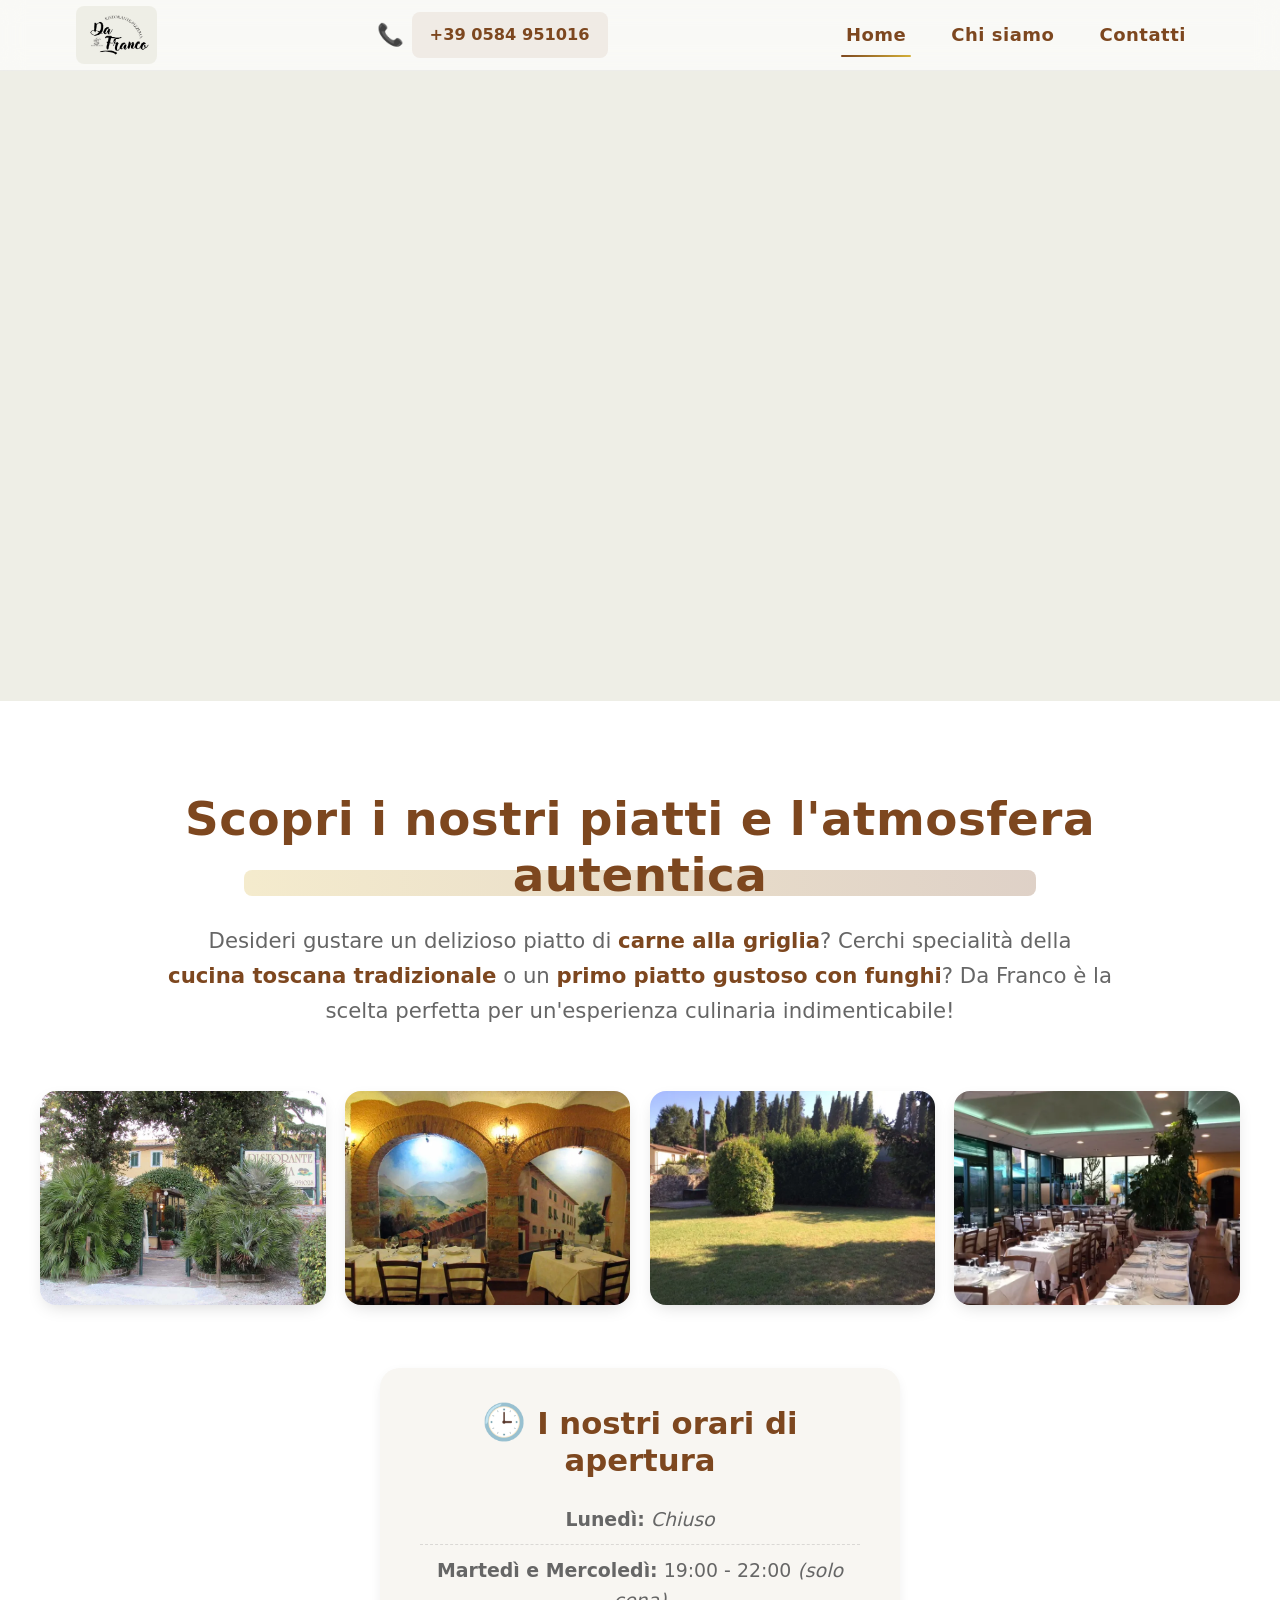
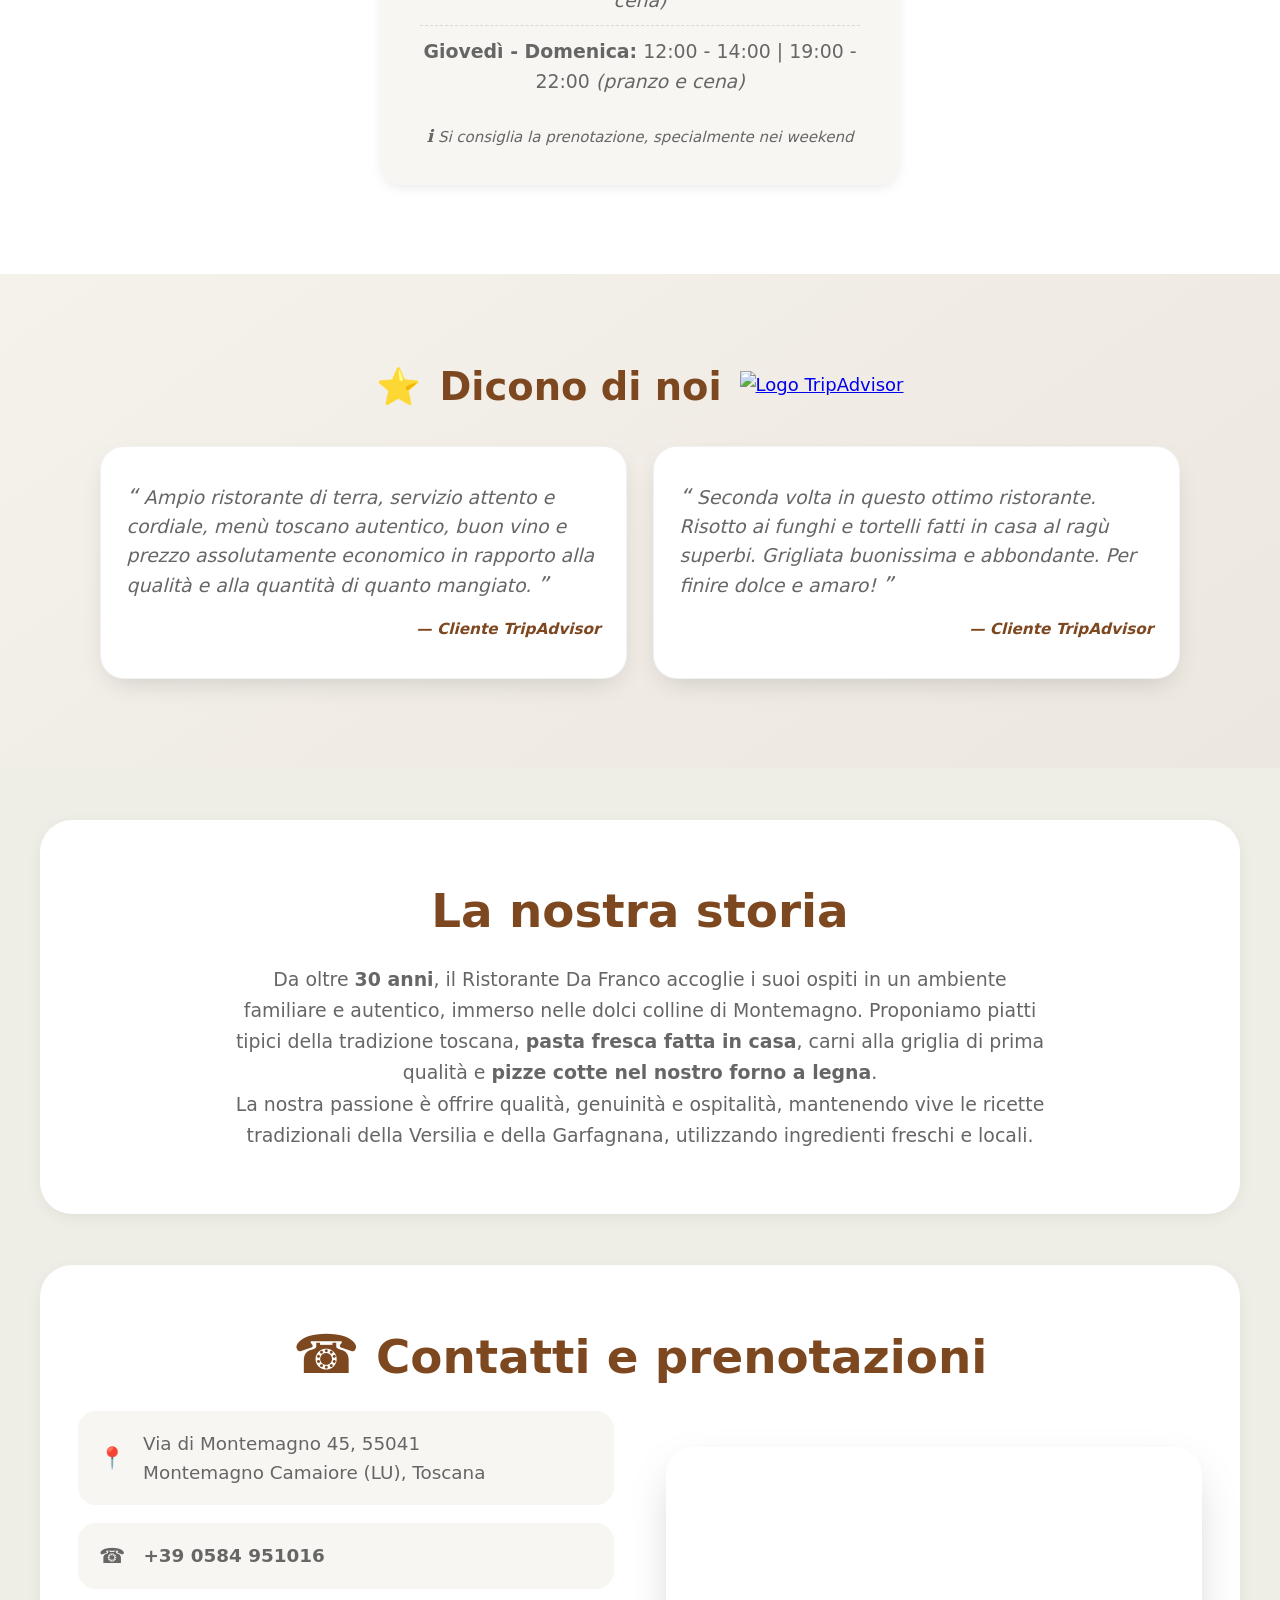
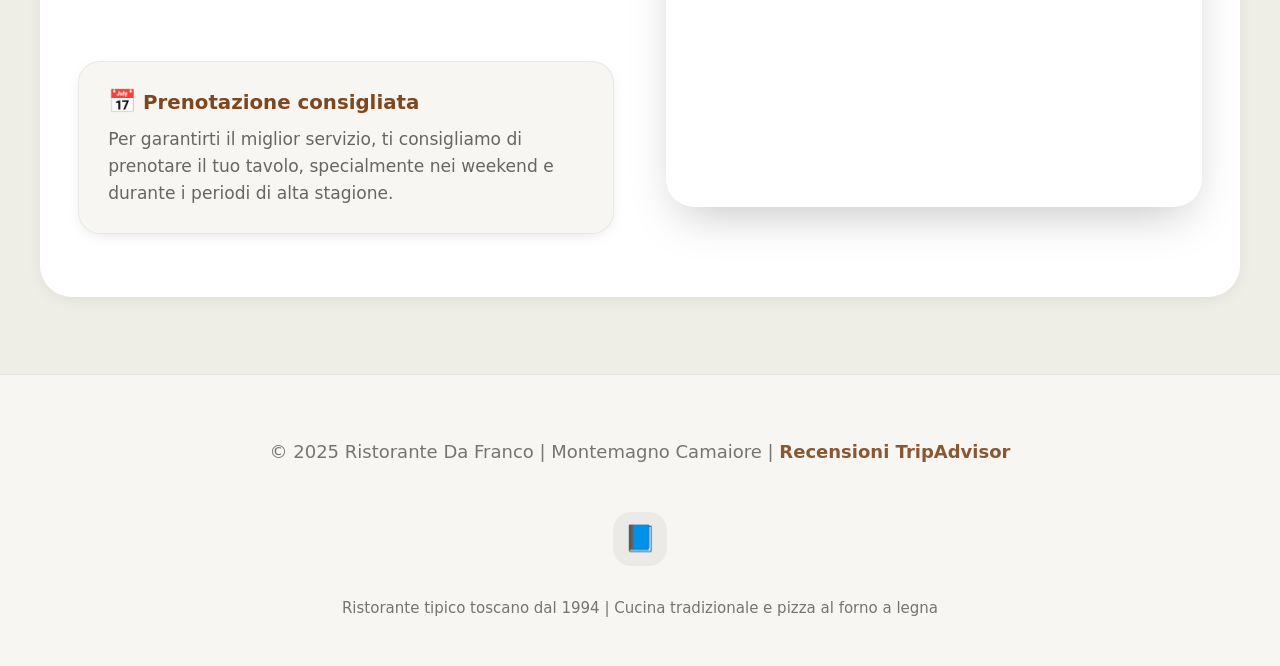
==== index.html @ c6b3f3bd "fix: add display:block to hero-bg image" ====
<!DOCTYPE html>
<html lang="it">
<head>
  <meta charset="UTF-8">
  <meta name="viewport" content="width=device-width, initial-scale=1.0">
  <title>Ristorante Da Franco | Montemagno Camaiore | Cucina Toscana e Pizzeria</title>
  <meta name="description" content="Ristorante Da Franco a Montemagno Camaiore: cucina tipica toscana autentica, pizzeria con forno a legna, carne alla griglia, specialità locali. Prenota ora il tuo tavolo!">
  <meta name="keywords" content="ristorante montemagno, pizzeria camaiore, cucina toscana, carne griglia, da franco, lucca versilia, pranzo cena, pizza forno legna, eventi, menu tradizionale, bistecca fiorentina, tortelli ragù">
  
  <!-- Geo Tags -->
  <meta name="geo.region" content="IT-LU">
  <meta name="geo.placename" content="Montemagno, Camaiore">
  <meta name="geo.position" content="43.910692;10.3361982">
  <meta name="ICBM" content="43.910692, 10.3361982">
  
  <!-- Robots and Indexing -->
  <meta name="robots" content="index, follow, max-image-preview:large, max-snippet:-1, max-video-preview:-1">
  <meta name="googlebot" content="index, follow">
  
  <!-- Open Graph Enhanced -->
  <meta property="og:locale" content="it_IT">
  <meta property="og:site_name" content="Ristorante Da Franco">
  <meta property="og:type" content="restaurant">
  <meta property="og:title" content="Ristorante Da Franco | Autentica Cucina Toscana a Montemagno Camaiore">
  <meta property="og:description" content="Scopri i sapori autentici della Toscana: cucina tradizionale, pizza al forno a legna, carne alla griglia. 30+ anni di passione culinaria.">
  <meta property="og:url" content="https://www.ristorantedafranco.it/">
  <meta property="og:image" content="https://www.ristorantedafranco.it/images/hero-image.jpeg">
  <meta property="og:image:width" content="1200">
  <meta property="og:image:height" content="630">
  <meta property="og:image:alt" content="Esterno del Ristorante Da Franco a Montemagno Camaiore">
  
  <!-- Twitter Card Enhanced -->
  <meta name="twitter:card" content="summary_large_image">
  <meta name="twitter:title" content="Ristorante Da Franco | Autentica Cucina Toscana">
  <meta name="twitter:description" content="Cucina tipica toscana, pizzeria, carne alla griglia. Prenota un tavolo da Da Franco!">
  <meta name="twitter:image" content="https://www.ristorantedafranco.it/images/hero-image.jpeg">
  
  <!-- Preconnect for performance -->
  <link rel="preconnect" href="https://cdnjs.cloudflare.com">

  <!-- DNS Prefetch -->
  <link rel="dns-prefetch" href="//www.google.com">
  <link rel="dns-prefetch" href="//static.tacdn.com">

  <!-- Image Preload per Core Web Vitals -->
  <link rel="preload" href="images/hero-image.jpeg" as="image" type="image/jpeg">
  <link rel="preload" href="images/entrata-ristorante-da-franco-montemagno.jpg" as="image" type="image/jpeg">
  <link rel="preload" href="images/coperto-ristorante-da-franco-montemagno.jpg" as="image" type="image/jpeg">
  <link rel="preload" href="images/interno.jpg" as="image" type="image/jpeg">

  <!-- Favicon and Icons -->
  <link rel="icon" type="image/x-icon" href="/favicon.ico">
  <link rel="apple-touch-icon" sizes="180x180" href="/apple-touch-icon.png">
  <link rel="icon" type="image/png" sizes="32x32" href="/favicon-32x32.png">
  <link rel="icon" type="image/png" sizes="16x16" href="/favicon-16x16.png">
  <link rel="manifest" href="/site.webmanifest">
  
  <!-- Nessun font esterno: solo system font stack per performance -->

  <!-- Critical CSS inline (base, tokens, header, hero essentials) -->
  <style>
    :root {
      --brand-bg: #eeeee6;
      --brand-text: #1a1a1a;
      --brand-accent: #7d471f;
      --brand-accent-2: #d4af37;
      --brand-muted: #666666;
      --radius: 14px;
      --shadow-sm: 0 2px 6px rgba(0,0,0,0.06);
      --shadow-md: 0 8px 24px -4px rgba(0,0,0,0.15);
      --header-height: 70px;
      --transition: 160ms cubic-bezier(.4,0,.2,1);
    }
    * { box-sizing: border-box; margin:0; padding:0; }
    html { font-size: clamp(16px, 1.1vw + 14px, 18px); scroll-behavior:smooth; }
    body { font-family: system-ui, -apple-system, BlinkMacSystemFont, "Segoe UI", Roboto, Oxygen, Ubuntu, Cantarell, "Fira Sans", "Droid Sans", "Helvetica Neue", Arial, sans-serif; background: var(--brand-bg); color: var(--brand-text); line-height:1.55; min-height:100dvh; -webkit-font-smoothing: antialiased; }
    body.nav-open { overflow:hidden; }
    .skip-link { position:absolute; left:-999px; top:auto; width:1px; height:1px; overflow:hidden; }
    .skip-link:focus { position:fixed; left:1rem; top:1rem; width:auto; height:auto; padding:.75rem 1rem; background:#fff; color:#000; z-index:2000; border-radius:var(--radius); box-shadow:var(--shadow-sm); }
    header { position:sticky; top:0; z-index:1000; backdrop-filter: blur(12px); -webkit-backdrop-filter: blur(12px); background:rgba(255,255,255,0.65); border-bottom:1px solid rgba(0,0,0,0.05); }
    @supports not (backdrop-filter: blur(12px)) { header { background:#ffffffee; } }
    .header-container { max-width:1200px; margin:0 auto; display:flex; align-items:center; justify-content:space-between; gap:1rem; padding:0 clamp(1rem,3vw,2rem); height:var(--header-height); }
    .logo img { height:58px; width:auto; display:block; border-radius:8px; }
  nav.main-nav { --_side: clamp(220px,60vw,340px); position:fixed; inset:0 0 0 auto; width:var(--_side); translate:100% 0; background:#ffffff; box-shadow:-4px 0 18px -6px rgba(0,0,0,0.2); backdrop-filter:blur(20px); -webkit-backdrop-filter:blur(20px); padding: clamp(2rem,4vh,3rem) 1.75rem; display:flex; flex-direction:column; gap:.5rem; transition:translate var(--transition), background var(--transition); }
  /* Mobile full-screen menu */
  @media (max-width:879px){
    nav.main-nav { inset:0; width:100%; height:100dvh; translate:0 -100%; padding:clamp(4rem,10vh,6rem) clamp(1.5rem,6vw,2.25rem) 3rem; align-items:center; justify-content:flex-start; gap:1rem; background:#ffffff; box-shadow:none; border:none; }
    body.nav-open nav.main-nav { translate:0 0; }
    nav.main-nav ul { width:100%; align-items:center; gap:.75rem; }
    nav.main-nav a { font-size:1.3rem; padding:1rem 1.25rem; width:100%; text-align:center; border-radius:12px; }
    nav.main-nav a::after { inset:auto 1.25rem 10px 1.25rem; }
    body.nav-open::before { content:""; position:fixed; inset:0; background:rgba(0,0,0,.55); backdrop-filter:blur(4px); -webkit-backdrop-filter:blur(4px); z-index:900; }
    header, .nav-toggle, nav.main-nav { z-index:1000; }
  }
    body.nav-open nav.main-nav { translate:0 0; }
    nav.main-nav ul { list-style:none; display:flex; flex-direction:column; gap:.5rem; }
    nav.main-nav a { position:relative; display:block; padding:.9rem 1rem; font-weight:600; color:var(--brand-accent); text-decoration:none; letter-spacing:.5px; border-radius:10px; font-size:1.05rem; }
    nav.main-nav a::after { content:""; position:absolute; inset:auto 1rem 8px 1rem; height:2px; background:linear-gradient(90deg,var(--brand-accent),var(--brand-accent-2)); scale:0 1; transform-origin:left; transition:scale .35s ease; border-radius:2px; }
    nav.main-nav a:focus-visible, nav.main-nav a:hover { background:rgba(125,71,31,0.07); }
    nav.main-nav a:hover::after, nav.main-nav a:focus-visible::after, nav.main-nav a.is-active::after { scale:1 1; }
  .nav-toggle { position:relative; z-index:1100; background:#ffffff; border:1px solid rgba(0,0,0,0.18); width:48px; height:48px; border-radius:14px; display:grid; place-items:center; cursor:pointer; transition:background var(--transition), border-color var(--transition), box-shadow var(--transition); box-shadow:0 4px 14px -6px rgba(0,0,0,.35); }
  .nav-toggle:hover { background:#ffffff; box-shadow:0 6px 18px -6px rgba(0,0,0,.4); }
  .nav-toggle span, .nav-toggle span::before, .nav-toggle span::after { content:""; display:block; width:26px; height:3px; background:var(--brand-accent); border-radius:3px; position:relative; transition:transform .4s cubic-bezier(.65,.05,.36,1), opacity .25s ease, rotate .4s; }
    .nav-toggle span::before { position:absolute; top:-8px; left:0; }
    .nav-toggle span::after { position:absolute; top:8px; left:0; }
  body.nav-open .nav-toggle span { background:transparent; }
  body.nav-open .nav-toggle span::before { top:0; rotate:42deg; }
  body.nav-open .nav-toggle span::after { top:0; rotate:-42deg; }
    @media (min-width: 880px) { nav.main-nav { position:static; width:auto; translate:0 0; background:transparent; box-shadow:none; backdrop-filter:none; flex-direction:row; inset:auto; padding:0; height:fit-content; flex-direction:row; } nav.main-nav ul { flex-direction:row; } .nav-toggle { display:none; } nav.main-nav a { padding:.75rem 1rem; font-size:1rem; } nav.main-nav a::after { inset:auto .75rem 6px .75rem; } }
  .hero { position:relative; width:100%; min-height:clamp(500px,70vh,780px); display:flex; align-items:center; justify-content:center; overflow:hidden; }
  .hero-bg { position:absolute; inset:0; width:100%; height:100%; object-fit:cover; z-index:1; display:block; }
  /* Dark Glass overlay - z-index:0 */
  .hero::before { content:""; position:absolute; inset:0; background:linear-gradient(200deg,rgba(0,0,0,0.2) 0%,rgba(0,0,0,0.4) 65%, rgba(0,0,0,0.6) 100%); z-index:2; pointer-events:none; }
  .hero-content { position:relative; z-index:3; max-width:950px; margin:0 auto; padding:clamp(3.5rem,8vw,6rem) clamp(1rem,4vw,2.5rem); display:flex; flex-direction:column; text-align:center; gap:1.8rem; }
  .hero-text h1 { font-size:clamp(2.2rem,5.5vw,3.4rem); line-height:1.05; letter-spacing:-.5px; background:linear-gradient(90deg,#fff,#f2e9dd,#fff); -webkit-background-clip:text; background-clip:text; color:transparent; text-wrap:balance; }
    .hero-text p { font-size:clamp(1.05rem,1.2vw + .9rem,1.35rem); color:#f4f4f4; max-width:60ch; text-wrap:pretty; }
  .cta-btn { background:var(--brand-accent); color:#fff; display:inline-flex; align-items:center; gap:.6rem; padding:1rem 1.75rem; border:none; border-radius:1000px; font-weight:600; font-size:1rem; letter-spacing:.5px; text-decoration:none; line-height:1; box-shadow:0 4px 12px -4px rgba(0,0,0,.35); transition:background var(--transition), transform var(--transition), box-shadow var(--transition); }
  .cta-btn:hover, .cta-btn:focus-visible { background:var(--brand-accent-2); transform:translateY(-3px); box-shadow:0 10px 26px -8px rgba(0,0,0,.5); }
  .cta-btn:active { transform:translateY(-1px); }
  .cta-group { display:flex; flex-wrap:wrap; justify-content:center; gap:1rem; margin-top:.5rem; }
  .btn-outline { background:rgba(255,255,255,0.08); color:#fff; border:2px solid var(--brand-accent-2); box-shadow:0 4px 12px -4px rgba(0,0,0,.35); }
  .btn-outline:hover, .btn-outline:focus-visible { background:var(--brand-accent-2); color:#1a1a1a; }
    @media (prefers-reduced-motion: reduce) { * { animation-duration:1ms !important; animation-iteration-count:1 !important; transition-duration:1ms !important; scroll-behavior:auto !important;} }
  @media (prefers-color-scheme: dark) { body { background:#111; color:#f1f1f1; } header { background:rgba(20,20,20,0.75); border-color:#222; } nav.main-nav { background:#1c1c1c; } nav.main-nav a { color:#f0e6dc; } nav.main-nav a:hover { background:rgba(255,255,255,0.08); } .hero::before { background:linear-gradient(200deg,rgba(0,0,0,0.4) 0%,rgba(0,0,0,0.6) 65%, rgba(0,0,0,0.8) 100%); } .hero-text p { color:#e7e7e7; } .cta-btn { background:var(--brand-accent); } .cta-btn:hover, .cta-btn:focus-visible { background:var(--brand-accent-2); } .btn-outline { background:rgba(255,255,255,0.12); } }
  </style>
  
  <!-- Main Stylesheet (non-critical) -->
  <link rel="stylesheet" href="styles.css?v=20260411">
  
  <!-- Canonical and Hreflang -->
  <link rel="canonical" href="https://www.ristorantedafranco.it/">
  <link rel="alternate" hreflang="it" href="https://www.ristorantedafranco.it/">
  <link rel="alternate" hreflang="x-default" href="https://www.ristorantedafranco.it/">
  
  <!-- Enhanced Schema.org JSON-LD -->
  <script type="application/ld+json">
    {
      "@context": "https://schema.org",
      "@type": "Restaurant",
      "name": "Ristorante Da Franco",
      "alternateName": "Da Franco",
      "description": "Ristorante con cucina tipica toscana, pizzeria e specialità alla griglia a Montemagno Camaiore. 30 anni di tradizione culinaria.",
      "image": [
        "https://www.ristorantedafranco.it/images/hero-image.jpeg",
        "https://www.ristorantedafranco.it/images/entrata-ristorante-da-franco-montemagno.jpg",
        "https://www.ristorantedafranco.it/images/coperto-ristorante-da-franco-montemagno.jpg",
        "https://www.ristorantedafranco.it/images/interno.jpg",
        "https://www.ristorantedafranco.it/images/esterno.jpg"
      ],
      "logo": "https://www.ristorantedafranco.it/images/logo.jpg",
      "address": {
        "@type": "PostalAddress",
        "streetAddress": "Via di Montemagno 45",
        "addressLocality": "Montemagno Camaiore",
        "addressRegion": "Toscana",
        "postalCode": "55041",
        "addressCountry": "IT"
      },
      "geo": {
        "@type": "GeoCoordinates",
        "latitude": "43.910692",
        "longitude": "10.3361982"
      },
      "telephone": "+39 0584 951016",
      "url": "https://www.ristorantedafranco.it/",
      "sameAs": [
        "https://www.facebook.com/ristorantedafranco/",
        "https://www.tripadvisor.it/Restaurant_Review-g3802334-d2088052-Reviews-Ristorante_Da_Franco-Montemagno_Camaiore_Province_of_Lucca_Tuscany.html"
      ],
      "servesCuisine": ["Italiana", "Toscana", "Pizza", "Griglia"],
      "priceRange": "€€",
      "paymentAccepted": ["Cash", "Credit Card", "PayPal"],
      "currenciesAccepted": "EUR",
      "acceptsReservations": true,
      "openingHours": [
        "Tu 19:00-22:00",
        "We 19:00-22:00",
        "Th 12:00-14:00,19:00-22:00",
        "Fr 12:00-14:00,19:00-22:00",
        "Sa 12:00-14:00,19:00-22:00",
        "Su 12:00-14:00,19:00-22:00"
      ],
      "aggregateRating": {
        "@type": "AggregateRating",
        "ratingValue": "4.5",
        "reviewCount": "150",
        "bestRating": "5",
        "worstRating": "1"
      },
      "hasOfferCatalog": {
        "@type": "OfferCatalog",
        "name": "Menu del Ristorante Da Franco",
        "itemListElement": [
          {
            "@type": "OfferCatalog",
            "name": "Antipasti",
            "itemListElement": [
              {"@type": "Offer", "itemOffered": {"name": "Crostini Toscani", "description": "Crostini con fegatini, cipolle caramellate e verdure grigliate"}},
              {"@type": "Offer", "itemOffered": {"name": "Tagliere di Salumi e Formaggi", "description": "Selezione di salumi toscani e formaggi di montagna"}},
              {"@type": "Offer", "itemOffered": {"name": "Bruschette della Casa", "description": "Pomodoro fresco, basilico e olio extra vergine di oliva"}}
            ]
          },
          {
            "@type": "OfferCatalog",
            "name": "Primi Piatti",
            "itemListElement": [
              {"@type": "Offer", "itemOffered": {"name": "Tortelli di Patate al Ragù", "description": "Pasta fresca ripiena di patate e formaggio con ragù di carne"}},
              {"@type": "Offer", "itemOffered": {"name": "Pappardelle al Cinghiale", "description": "Pasta fresca larga con sugo di cinghiale della Versilia"}},
              {"@type": "Offer", "itemOffered": {"name": "Risotto ai Funghi Porceti", "description": "Risotto cremoso con funghi porceti freschi di stagione"}},
              {"@type": "Offer", "itemOffered": {"name": "Zuppa di Farro", "description": "Zuppa di cereali con verdure di stagione e crostini"}}
            ]
          },
          {
            "@type": "OfferCatalog",
            "name": "Secondi",
            "itemListElement": [
              {"@type": "Offer", "itemOffered": {"name": "Bistecca alla Fiorentina", "description": "Bistecca di scottona toscana cotta alla brace"}},
              {"@type": "Offer", "itemOffered": {"name": "Filetto al Pepe Rosa", "description": "Filetto di manzo con salsa al pepe rosa e verdure grigliate"}},
              {"@type": "Offer", "itemOffered": {"name": "Costine alla BBQ", "description": "Costine di maiale marinate e caramellate al barbecue"}}
            ]
          },
          {
            "@type": "OfferCatalog",
            "name": "Pizza",
            "itemListElement": [
              {"@type": "Offer", "itemOffered": {"name": "Margherita D.O.", "description": "Pomodoro, mozzarella fior di latte, basilico fresco, olio evo - Forno a legna"}},
              {"@type": "Offer", "itemOffered": {"name": "Diavola", "description": "Pomodoro, mozzarella, pomodoro datterini, fiordilatte, basilico - Forno a legna"}},
              {"@type": "Offer", "itemOffered": {"name": "Capricciosa", "description": "Pomodoro, mozzarella, prosciutto cotto, funghi, olive - Forno a legna"}},
              {"@type": "Offer", "itemOffered": {"name": "Quattro Formaggi", "description": "Mozzarella, gorgonzola, parmigiano, pecorino - Forno a legna"}}
            ]
          },
          {
            "@type": "OfferCatalog",
            "name": "Dolci",
            "itemListElement": [
              {"@type": "Offer", "itemOffered": {"name": "Panna Cotta ai Frutti di Bosco", "description": "Crema caramellata con salsa di frutti di bosco"}},
              {"@type": "Offer", "itemOffered": {"name": "Tiramisù della Casa", "description": "Dolce tradizionale veneziano con caffè e cacao"}},
              {"@type": "Offer", "itemOffered": {"name": "Torta della Nonna", "description": "Torta con crema pasticcera e pinoli"}}
            ]
          }
        ]
      },
      "founder": {
        "@type": "Person",
        "name": "Franco"
      },
      "foundingDate": "1994",
      "slogan": "Cucina tipica toscana, pizzeria e specialità alla griglia"
    }
  </script>

  <!-- FAQ Schema -->
  <script type="application/ld+json">
    {
      "@context": "https://schema.org",
      "@type": "FAQPage",
      "mainEntity": [
        {
          "@type": "Question",
          "name": "Come si fa a prenotare un tavolo?",
          "acceptedAnswer": {
            "@type": "Answer",
            "text": "Puoi prenotare chiamando al +39 0584 951016 o cliccando sul pulsante 'Prenota ora' nella pagina. Si consiglia la prenotazione, specialmente nei weekend."
          }
        },
        {
          "@type": "Question",
          "name": "Quali sono gli orari di apertura?",
          "acceptedAnswer": {
            "@type": "Answer",
            "text": "Apriamo dal martedì alla domenica. Martedì e mercoledì solo cena (19:00-22:00). Da giovedì a domenica sia pranzo (12:00-14:00) che cena (19:00-22:00). Lunedì siamo chiusi."
          }
        },
        {
          "@type": "Question",
          "name": "Avete opzioni senza glutine o vegetariane?",
          "acceptedAnswer": {
            "@type": "Answer",
            "text": "Sì, offriamo opzioni vegetariane e vegane nel menu. Per quanto riguarda il glutine, alcunenostre pizze e pasta fresca possono contenere glutine. Ti preghiamo di informare il nostro staff delle tue esigenze alimentari al momento dell'ordinazione."
          }
        },
        {
          "@type": "Question",
          "name": "C'è parcheggio disponibile?",
          "acceptedAnswer": {
            "@type": "Answer",
            "text": "Sì, abbiamo un parcheggio privato disponibile per i nostri clienti. Il parcheggio è gratuito e si trova di fronte al ristorante."
          }
        },
        {
          "@type": "Question",
          "name": "Il ristorante è accessibile ai disabili?",
          "acceptedAnswer": {
            "@type": "Answer",
            "text": "Sì, il Ristorante Da Franco è completamente accessibile ai disabili. Abbiamo rampe di accesso, bagni accessibili e spazio sufficiente per il passaggio di sedie a rotelle."
          }
        },
        {
          "@type": "Question",
          "name": "Accettate prenotazioni per eventi speciali?",
          "acceptedAnswer": {
            "@type": "Answer",
            "text": "Sì, possiamo organizzare eventi speciali come compleanni, festività e riunioni di gruppo. Contattaci all'indirizzo info@ristorantedafranco.it per discutere le tue esigenze."
          }
        }
      ]
    }
  </script>
</head>
<body>
  <a href="#home" class="skip-link">Salta al contenuto principale</a>
  <header>
    <div class="header-container">
      <a href="#home" class="logo" aria-label="Homepage Ristorante Da Franco">
        <img src="images/logo.jpg" alt="Logo Ristorante Da Franco" height="80">
      </a>
      <div class="header-phone-link desktop-phone">
        <span aria-hidden="true">📞</span>
        <a href="tel:+390584951016">+39 0584 951016</a>
      </div>
      <button class="nav-toggle" aria-label="Apri menu" aria-expanded="false"><span></span></button>
  <nav class="main-nav" aria-label="Menu principale">
        <ul>
          <li><a href="#home">Home</a></li>
          <li><a href="#about">Chi siamo</a></li>
          <li><a href="#contact">Contatti</a></li>
        </ul>
      </nav>
    </div>
  </header>

  <!-- Back to Top Button -->
  <button class="back-to-top" aria-label="Torna su" title="Torna all'inizio">
    <span aria-hidden="true">↑</span>
  </button>

  <!-- Scroll Progress Indicator -->
  <div class="scroll-progress" aria-hidden="true"></div>

  <!-- Mobile Sticky CTA Bar -->
  <div class="mobile-cta-bar">
    <a href="tel:+390584951016" class="cta-call" aria-label="Chiama il ristorante">
      <span aria-hidden="true">📞</span> Chiama
    </a>
    <a href="#contact" class="cta-reserve" aria-label="Prenota un tavolo">
      <span aria-hidden="true">📅</span> Prenota
    </a>
  </div>


  <main role="main">
    <section id="home" class="hero" aria-label="Presentazione ristorante">
      <img src="images/hero-image.jpeg" alt="Esterno del Ristorante Da Franco a Montemagno Camaiore" class="hero-bg" loading="eager">
      <div class="hero-content">
        <div class="hero-text">
          <h1>Ristorante Da Franco</h1>
          <p>Autentica cucina tipica toscana, specialità alla griglia e funghi nel cuore di Montemagno Camaiore. <strong>30 anni di tradizione culinaria</strong>.</p>
          <div class="cta-group">
            <a href="#contact" class="cta-btn" aria-label="Vai alla sezione contatti per prenotare">Prenota ora</a>
            <a href="https://www.google.com/maps?daddr=43.9106715,10.3387359" target="_blank" rel="noopener noreferrer" class="cta-btn btn-outline" aria-label="Apri le indicazioni stradali per raggiungere il ristorante su Google Maps (si apre in una nuova scheda)">Vai al ristorante</a>
          </div>
        </div>
      </div>
    </section>

    <section class="section-gallery" aria-label="Galleria fotografica e informazioni">
      <div class="gallery-intro">
        <h2>Scopri i nostri piatti e l'atmosfera autentica</h2>
        <p>Desideri gustare un delizioso piatto di <strong>carne alla griglia</strong>? Cerchi specialità della <strong>cucina toscana tradizionale</strong> o un <strong>primo piatto gustoso con funghi</strong>? Da Franco è la scelta perfetta per un'esperienza culinaria indimenticabile!</p>
      </div>
      <div class="gallery" role="img" aria-label="Galleria fotografica del ristorante Da Franco a Montemagno Camaiore">
        <img src="images/entrata-ristorante-da-franco-montemagno.jpg"
             alt="Ingresso accogliente del Ristorante Da Franco - Montemagno Camaiore: insegna tradizionale con fascia rossa e nome scritto a mano, vetrina vittoriana"
             loading="lazy" width="300" height="220" sizes="(max-width: 480px) 100vw, (max-width: 768px) 50vw, 300px">
        <img src="images/coperto-ristorante-da-franco-montemagno.jpg"
             alt="Tavoli elegantemente apparecchiati nel ristorante Da Franco - Montemagno: tovaglie bianche, piatti di porcellana, bicchieri di vino, fiori freschi"
             loading="lazy" width="300" height="220" sizes="(max-width: 480px) 100vw, (max-width: 768px) 50vw, 300px">
        <img src="images/esterno.jpg"
             alt="Esterno del Ristorante Da Franco - Montemagno Camaiore: facciata in stile toscano, terrazzo con fiori, parcheggio privato per clienti"
             loading="lazy" width="300" height="220" sizes="(max-width: 480px) 100vw, (max-width: 768px) 50vw, 300px">
        <img src="images/interno.jpg"
             alt="Ambiente interno accogliente del Ristorante Da Franco - Montemagno: arredamento rustico toscano, pareti in legno, luci soffuse, camino"
             loading="lazy" width="300" height="220" sizes="(max-width: 480px) 100vw, (max-width: 768px) 50vw, 300px">
      </div>
      <div class="orari">
        <h3><span class="icon" aria-hidden="true">🕒</span> I nostri orari di apertura</h3>
        <ul>
          <li><strong>Lunedì:</strong> <span class="chiuso">Chiuso</span></li>
          <li><strong>Martedì e Mercoledì:</strong> 19:00 - 22:00 <em>(solo cena)</em></li>
          <li><strong>Giovedì - Domenica:</strong> 12:00 - 14:00 | 19:00 - 22:00 <em>(pranzo e cena)</em></li>
        </ul>
        <p><small><span class="icon" aria-hidden="true">ℹ️</span> Si consiglia la prenotazione, specialmente nei weekend</small></p>
      </div>
    </section>
    <section class="section-review" aria-label="Recensioni dei clienti">
      <div class="review-header">
        <span class="icon" style="font-size:2rem;color:var(--brand-accent-2);" aria-hidden="true">⭐</span>
        <h3>Dicono di noi</h3>
        <a href="https://www.tripadvisor.it/Restaurant_Review-g3802334-d2088052-Reviews-Ristorante_Da_Franco-Montemagno_Camaiore_Province_of_Lucca_Tuscany.html" target="_blank" rel="noopener noreferrer" class="tripadvisor-badge" aria-label="Leggi tutte le recensioni su TripAdvisor">
          <img src="https://static.tacdn.com/img2/brand_refresh/Tripadvisor_lockup_horizontal_secondary_registered.svg" alt="Logo TripAdvisor" height="32" loading="lazy">
          <span class="visually-hidden">Apre in una nuova finestra</span>
        </a>
      </div>
      <div class="review-list">
        <blockquote class="box-review">
          <p><span class="icon" aria-hidden="true">“</span> Ampio ristorante di terra, servizio attento e cordiale, menù toscano autentico, buon vino e prezzo assolutamente economico in rapporto alla qualità e alla quantità di quanto mangiato. <span class="icon" aria-hidden="true">”</span></p>
          <cite>— Cliente TripAdvisor</cite>
        </blockquote>
        <blockquote class="box-review">
          <p><span class="icon" aria-hidden="true">“</span> Seconda volta in questo ottimo ristorante. Risotto ai funghi e tortelli fatti in casa al ragù superbi. Grigliata buonissima e abbondante. Per finire dolce e amaro! <span class="icon" aria-hidden="true">”</span></p>
          <cite>— Cliente TripAdvisor</cite>
        </blockquote>
      </div>
    </section>

    <section id="about" aria-label="Storia e filosofia del ristorante">
      <h2>La nostra storia</h2>
      <p>Da oltre <strong>30 anni</strong>, il Ristorante Da Franco accoglie i suoi ospiti in un ambiente familiare e autentico, immerso nelle dolci colline di Montemagno. Proponiamo piatti tipici della tradizione toscana, <strong>pasta fresca fatta in casa</strong>, carni alla griglia di prima qualità e <strong>pizze cotte nel nostro forno a legna</strong>.</p>
      <p>La nostra passione è offrire qualità, genuinità e ospitalità, mantenendo vive le ricette tradizionali della Versilia e della Garfagnana, utilizzando ingredienti freschi e locali.</p>
    </section>


    <section id="contact" aria-label="Contatti e informazioni per la prenotazione">
      <h2><span class="icon" aria-hidden="true">☎️</span> Contatti e prenotazioni</h2>
      <div class="contact-content">
        <div class="contact-info">
          <address>
            <p>
              <span class="icon" aria-hidden="true">📍</span> 
              <span>Via di Montemagno 45, 55041<br>Montemagno Camaiore (LU), Toscana</span>
            </p>
            <p>
              <span class="icon" aria-hidden="true">☎️</span>
              <a href="tel:+390584951016" aria-label="Chiama il ristorante">+39 0584 951016</a>
            </p>
          </address>
          <div class="reservation-notice">
            <p><strong><span class="icon" aria-hidden="true">📅</span> Prenotazione consigliata</strong></p>
            <p>Per garantirti il miglior servizio, ti consigliamo di prenotare il tuo tavolo, specialmente nei weekend e durante i periodi di alta stagione.</p>
          </div>
        </div>
        <div class="map-responsive">
          <iframe 
            src="https://www.google.com/maps?q=43.9106715,10.3387359&z=17&output=embed" 
            width="100%" 
            height="350" 
            style="border:0;" 
            allowfullscreen="" 
            loading="lazy" 
            referrerpolicy="no-referrer-when-downgrade" 
            title="Mappa con posizione esatta del Ristorante Da Franco a Montemagno Camaiore"
            aria-label="Mappa interattiva che mostra la posizione del ristorante">
          </iframe>
        </div>
      </div>
    </section>
  </main>

  <footer role="contentinfo" aria-label="Informazioni aggiuntive e link">
    <div class="footer-content">
      <p>&copy; 2025 Ristorante Da Franco | Montemagno Camaiore | 
        <a href="https://www.tripadvisor.it/Restaurant_Review-g3802334-d2088052-Reviews-Ristorante_Da_Franco-Montemagno_Camaiore_Province_of_Lucca_Tuscany.html" target="_blank" rel="noopener noreferrer">Recensioni TripAdvisor</a>
      </p>
      <nav class="footer-social" aria-label="Link social media">
        <a href="https://www.facebook.com/ristorantedafranco/" target="_blank" rel="noopener noreferrer" aria-label="Seguici su Facebook">
          <span class="icon" aria-hidden="true">📘</span><span class="visually-hidden">Facebook</span>
        </a>
      </nav>
      <p><small>Ristorante tipico toscano dal 1994 | Cucina tradizionale e pizza al forno a legna</small></p>
    </div>
  </footer>

</main>

  <!-- Enhanced JavaScript for better UX -->
  <script>
  document.addEventListener('DOMContentLoaded', () => {
    const navToggle = document.querySelector('.nav-toggle');
    const body = document.body;
    const navLinks = document.querySelectorAll('.main-nav a');
    if (navToggle) {
      navToggle.addEventListener('click', () => {
        const expanded = navToggle.getAttribute('aria-expanded') === 'true';
        navToggle.setAttribute('aria-expanded', String(!expanded));
        body.classList.toggle('nav-open');
      });
    }
    navLinks.forEach(link => link.addEventListener('click', () => {
      body.classList.remove('nav-open');
      navToggle && navToggle.setAttribute('aria-expanded','false');
    }));

    // Scroll spy per evidenziare link attivo
    const sections = [...document.querySelectorAll('main section[id]')];
    const observer = new IntersectionObserver(entries => {
      entries.forEach(entry => {
        if (entry.isIntersecting) {
          const id = entry.target.getAttribute('id');
          document.querySelectorAll('.main-nav a').forEach(a => a.classList.toggle('is-active', a.getAttribute('href') === '#' + id));
        }
      });
    }, { rootMargin: '-40% 0px -50% 0px', threshold: [0, 0.25, 0.6] });
    sections.forEach(sec => observer.observe(sec));

    // Lazy loading enhancement
    if ('IntersectionObserver' in window) {
      const imgObs = new IntersectionObserver((entries,o)=>{
        entries.forEach(e=>{ if(e.isIntersecting){ e.target.classList.add('loaded'); o.unobserve(e.target);} });
      });
      document.querySelectorAll('img[loading="lazy"]').forEach(i=> imgObs.observe(i));
    }

    // Back to Top Button
    const backToTopBtn = document.querySelector('.back-to-top');
    if (backToTopBtn) {
      window.addEventListener('scroll', () => {
        const scrollPosition = window.scrollY;
        const windowHeight = window.innerHeight;
        const documentHeight = document.documentElement.scrollHeight;
        const scrollPercent = (scrollPosition / (documentHeight - windowHeight)) * 100;

        // Show/hide button based on scroll
        if (scrollPosition > 300) {
          backToTopBtn.style.display = 'flex';
        } else {
          backToTopBtn.style.display = 'none';
        }

        // Update scroll progress bar
        const scrollProgress = document.querySelector('.scroll-progress');
        if (scrollProgress) {
          scrollProgress.style.width = scrollPercent + '%';
        }
      });

      backToTopBtn.addEventListener('click', (e) => {
        e.preventDefault();
        window.scrollTo({ top: 0, behavior: 'smooth' });
      });
    }

    // Animation on scroll per le sezioni
    const fadeSections = document.querySelectorAll('#about, #contact, .section-review, .section-gallery');
    const fadeObserver = new IntersectionObserver((entries) => {
      entries.forEach(entry => {
        if (entry.isIntersecting) {
          entry.target.style.opacity = '1';
          entry.target.style.transform = 'translateY(0)';
          fadeObserver.unobserve(entry.target);
        }
      });
    }, { threshold: 0.15, rootMargin: '-50px' });

    fadeSections.forEach(section => {
      section.style.opacity = '0';
      section.style.transform = 'translateY(30px)';
      section.style.transition = 'opacity 0.6s ease, transform 0.6s ease';
      fadeObserver.observe(section);
    });
  });

  // Preload hero image
  (()=>{const l=document.createElement('link');l.rel='preload';l.as='image';l.href='images/hero-image.jpeg';document.head.appendChild(l);})();
  </script>
</body>
</html>
---- styles.css ----
/* Ristorante Da Franco - Styles complementari non critici (post-inline critical) */

/* Token di design aggiuntivi / derivati */
:root {
  --surface: #ffffff;
  --surface-alt: #f8f6f2;
  --text-strong: var(--brand-text);
  --text-muted: var(--brand-muted);
  --focus-ring: var(--brand-accent-2);
  --radius-sm: 6px;
  --radius: var(--radius, 14px);
  --radius-lg: 24px;
  --shadow-strong: 0 18px 42px -12px rgba(0,0,0,.25);
}

/* Reset e base styles */
/* Base già definita nel critical CSS in <head> - qui solo estensioni */

/* Header moderno e accessibile */
/* Header refinements */
.logo img { transition:transform var(--transition); }
.logo:hover img { transform:scale(1.06); }

/* Nav toggle animazione è nel critical CSS */

/* Navigazione principale */
/* Link nav desktop: micro movimento */
@media (min-width:880px){
  nav.main-nav a{transition:color var(--transition), background var(--transition), transform var(--transition);}
  nav.main-nav a:hover{ transform:translateY(-2px); }
}

/* Responsive navigation */
/* Off-canvas già gestito nel critical CSS */

/* Hero extra interactions */
.hero-content img{transition:transform .9s cubic-bezier(.16,.84,.44,1);}
.hero-content img:hover{transform:scale(1.03);} 

/* CTA enhancements nel critical CSS */

@media (max-width:900px){ .hero-text h1{letter-spacing:-.5px;} }

/* Gallery Section */
/* Section gallery refinements */
.section-gallery { background: var(--surface); padding: clamp(3.5rem,7vw,5rem) clamp(1rem,3vw,2rem); }

.gallery-intro { text-align:center; max-width:980px; margin:0 auto clamp(2.5rem,5vw,3.5rem); padding:0 1rem; }
.gallery-intro h2 { font-size:clamp(1.9rem,4vw,2.6rem); color:var(--brand-accent); margin:0 0 1.1rem; font-weight:700; position:relative; display:inline-block; letter-spacing:.5px; }
.gallery-intro h2::after { content:""; position:absolute; left:8%; right:8%; bottom:.15em; height:.55em; background:linear-gradient(90deg,var(--brand-accent-2), var(--brand-accent)); opacity:.25; border-radius:8px; z-index:-1; }
.gallery-intro p { font-size:clamp(1.02rem,1vw + .75rem,1.18rem); color:var(--text-muted); line-height:1.65; max-width:70ch; margin:0 auto; text-wrap:pretty; }
.gallery-intro strong { color:var(--brand-accent); font-weight:600; }
@media (prefers-color-scheme:dark){ .gallery-intro h2::after { opacity:.32; } }

/* Auto-fit grid */
.gallery { display:grid; grid-template-columns:repeat(auto-fit,minmax(240px,1fr)); gap:clamp(.9rem,1.5vw,1.4rem); max-width:1200px; margin:0 auto clamp(2.5rem,5vw,3.5rem); }

.gallery img { aspect-ratio:4/3; width:100%; object-fit:cover; border-radius:16px; box-shadow:0 6px 18px -6px rgba(0,0,0,.18); transition:transform .65s cubic-bezier(.16,.84,.44,1), box-shadow .5s; }
.gallery img:hover { transform:translateY(-6px) scale(1.02); box-shadow:0 18px 42px -12px rgba(0,0,0,.28); }

/* Responsive adjustments delegati al grid auto-fit */

/* Orari section */
.orari { background: var(--surface-alt); border-radius:20px; box-shadow:0 4px 14px -4px rgba(0,0,0,.12); padding:2rem 2.2rem; max-width:520px; margin:0 auto; text-align:center; }

.orari h3 { font-size:clamp(1.4rem,2.4vw,2rem); color:var(--brand-accent); font-weight:700; }

.orari ul {
  list-style: none;
  padding: 0;
  margin: 0;
}

.orari li { padding:.55rem 0; font-size:1.05rem; border-bottom:1px dashed rgba(0,0,0,0.12); }

.orari li:last-child {
  border-bottom: none;
}

/* Sezione recensioni */
.section-review { background:linear-gradient(145deg,#f5f2ec,#ece7df); padding: clamp(3.5rem,7vw,5rem) clamp(1rem,3vw,2rem); }

.review-header {
  display: flex;
  align-items: center;
  justify-content: center;
  gap: 1rem;
  margin-bottom: 2rem;
  flex-wrap: wrap;
}

.review-header h3 { font-size:clamp(1.6rem,3vw,2.2rem); color:var(--brand-accent); margin:0; }

.tripadvisor-badge {
  transition: var(--transition);
}

.tripadvisor-badge:hover {
  transform: scale(1.05);
}

.tripadvisor-badge img {
  height: 32px;
  width: auto;
}

.review-list { display:grid; grid-template-columns:repeat(auto-fit,minmax(300px,1fr)); gap:clamp(1.4rem,2vw,2rem); max-width:1080px; margin:0 auto; }

.box-review { background:var(--surface); border-radius:24px; box-shadow:0 10px 28px -10px rgba(0,0,0,.18); padding:2rem clamp(1.2rem,2vw,2.2rem); position:relative; transition:transform .6s, box-shadow .6s; border:1px solid rgba(0,0,0,0.05); }
.box-review:hover { transform:translateY(-6px); box-shadow:0 22px 48px -14px rgba(0,0,0,.28); }
.box-review p { font-style:italic; font-size:1.05rem; line-height:1.55; color:var(--text-muted); margin:0; }

/* Sezioni principali */
section {
  margin: 0rem 0;
}

section#about, section#contact { background:var(--surface); max-width:1200px; margin: clamp(2rem,4vw,3rem) auto; border-radius:32px; box-shadow:0 4px 22px -8px rgba(0,0,0,.12); padding: clamp(2.5rem,5vw,3.5rem) clamp(1.2rem,3vw,2.5rem); }

section#about h2, section#contact h2 { font-size:clamp(1.9rem,4vw,2.6rem); color:var(--brand-accent); margin-bottom:1.4rem; text-align:center; font-weight:700; }

section#about p { font-size:1.05rem; line-height:1.65; color:var(--text-muted); text-align:center; max-width:820px; margin:0 auto; }

/* Contatti e mappa */
address {
  font-style: normal;
  margin-bottom: 2rem;
  display: grid;
  gap: 1rem;
}

address p { display:flex; align-items:center; gap:1rem; font-size:1.02rem; color:var(--text-muted); padding:1rem 1.15rem; background:var(--surface-alt); border-radius:18px; transition:background var(--transition), transform var(--transition), box-shadow var(--transition); }
address p:hover { background:#ffffff; color:var(--brand-text); transform:translateY(-4px); box-shadow:0 10px 26px -12px rgba(0,0,0,.25); }

/* Icone sostituite da emoji / span.icon */
.icon { font-size:1.15em; line-height:1; display:inline-block; }

address a {
  color: inherit;
  text-decoration: none;
  font-weight: 600;
}

address a:hover {
  text-decoration: underline;
}

/* Map responsive */
.map-responsive { overflow:hidden; border-radius:28px; box-shadow:0 18px 48px -14px rgba(0,0,0,.25); margin-top:2rem; height:360px; position:relative; }
.map-responsive iframe { width:100%; height:100%; border:0; border-radius:inherit; }

/* Footer moderno */
footer { background: var(--surface-alt); color: var(--brand-text); padding:3.5rem 2rem 2.5rem; margin-top: clamp(3rem,6vw,4.5rem); border-top:1px solid rgba(0,0,0,0.08); }

.footer-content {
  max-width: 1200px;
  margin: 0 auto;
  display: flex;
  flex-direction: column;
  align-items: center;
  gap: 1.5rem;
  text-align: center;
}

.footer-content p {
  margin: 0;
  font-size: 1rem;
  opacity: 0.9;
}

.footer-content a { color:var(--brand-accent); text-decoration:none; font-weight:600; }
.footer-content a:hover, .footer-content a:focus-visible { text-decoration:underline; color:var(--brand-accent-2); }

.footer-social {
  display: flex;
  gap: 1.5rem;
  margin-top: 1rem;
}

.footer-social a { display:flex; align-items:center; justify-content:center; width:54px; height:54px; background:rgba(0,0,0,0.05); border-radius:18px; color:var(--brand-accent); font-size:1.25rem; transition:background var(--transition), transform var(--transition), color var(--transition); }
.footer-social a:hover { background:rgba(0,0,0,0.1); color:var(--brand-accent-2); transform:translateY(-4px); }

/* Tipografia globale */
/* Tipografia integrativa */
h1,h2,h3,h4,h5,h6 { font-weight:600; line-height:1.2; margin:0 0 .85rem; font-synthesis-weight:auto; }
p,li { font-size:1rem; line-height:1.6; color:var(--text-muted); }

/* Accessibilità e focus states */
a:focus-visible, button:focus-visible, .cta-btn:focus-visible, .nav-toggle:focus-visible { outline:3px solid var(--focus-ring); outline-offset:3px; }

/* Animazioni e micro-interazioni */
@keyframes fade-in-up { from { opacity:0; transform:translateY(24px);} to { opacity:1; transform:translateY(0);} }
.gallery-intro, .review-header { animation: fade-in-up .8s ease-out; }

/* Utilities responsive */
@media (max-width:768px){ address p { flex-direction:column; text-align:center; gap:.5rem; } }

@media (max-width:480px){ .footer-social { gap:1rem;} .footer-social a { width:48px; height:48px; font-size:1.15rem;} }

/* Additional styles for new elements */
/* Visually hidden già definito nel documento? mantenuto fallback */
.visually-hidden { position:absolute!important; width:1px; height:1px; padding:0; margin:-1px; overflow:hidden; clip:rect(0 0 0 0); white-space:nowrap; border:0; }

.chiuso { color:var(--text-muted); font-style:italic; }

.orari small { display:block; margin-top:1rem; color:var(--text-muted); font-style:italic; }

.box-review cite { display:block; margin-top:1rem; font-size:.85rem; color:var(--brand-accent); font-weight:600; text-align:right; }

/* Contatti e mappa */
.contact-content { display:grid; grid-template-columns:repeat(auto-fit,minmax(320px,1fr)); gap:clamp(2rem,4vw,3rem); align-items:start; }

/* Grid responsive già auto-fit */

.contact-info { display:flex; flex-direction:column; gap:2rem; }

.reservation-notice { background:var(--surface-alt); padding:1.4rem 1.6rem; border-radius:22px; border:1px solid rgba(0,0,0,.06); box-shadow:0 4px 18px -8px rgba(0,0,0,.18); }
.reservation-notice p:first-child { color:var(--brand-accent); font-size:1.1rem; margin:0 0 .4rem; }
.reservation-notice p:last-child { margin:0; font-size:.95rem; }

/* Image loading animation */
img[loading="lazy"] { opacity:0; transition:opacity .4s ease; }
img[loading="lazy"].loaded, img[loading="lazy"]:not([loading]) { opacity:1; }

/* Enhanced CTA button variations */
/* CTA icon spacing gestito inline */

/* Performance optimizations */
img { max-width:100%; height:auto; display:block; }
iframe { max-width:100%; }

/* Smooth scroll behavior per i link anchor */
html { scroll-padding-top: calc(var(--header-height) + 1rem); }

/* Dark mode refinements */
@media (prefers-color-scheme:dark){
  :root { --surface:#1c1c1c; --surface-alt:#242424; --text-muted:#c4c4c4; }
  section#about, section#contact { box-shadow:0 10px 34px -14px rgba(0,0,0,.6); }
  .box-review { background:#222; border-color:#2c2c2c; }
  .gallery img { box-shadow:0 10px 28px -10px rgba(0,0,0,.6); }
  .section-review { background:linear-gradient(145deg,#1f1f1f,#252525); }
  footer { background:linear-gradient(120deg,#44280f,#7d471f); }
}

/* =========================================
   MOBILE-First Enhancements (Task 2)
   Sticky CTA Bar, Click-to-Call, Scroll UX
   ========================================= */

/* Sticky Bottom CTA Bar per Mobile */
.mobile-cta-bar {
  display: none;
}

@media (max-width: 879px) {
  .mobile-cta-bar {
    display: flex;
    position: fixed;
    bottom: 0;
    left: 0;
    right: 0;
    background: rgba(255, 255, 255, 0.95);
    backdrop-filter: blur(12px);
    -webkit-backdrop-filter: blur(12px);
    padding: 0.75rem 1rem;
    box-shadow: 0 -4px 20px rgba(0,0,0,0.15);
    z-index: 999;
    gap: 1rem;
    animation: slide-up 0.4s cubic-bezier(0.16, 0.84, 0.44, 1);
  }

  .mobile-cta-bar a {
    flex: 1;
    display: flex;
    align-items: center;
    justify-content: center;
    gap: 0.5rem;
    padding: 0.85rem 1rem;
    border-radius: 12px;
    text-decoration: none;
    font-weight: 700;
    font-size: 0.9rem;
    transition: transform 0.2s ease, background 0.2s ease;
  }

  .cta-call {
    background: var(--brand-accent);
    color: #fff;
  }

  .cta-call:hover, .cta-call:active {
    background: var(--brand-accent-2);
    transform: translateY(-2px);
  }

  .cta-reserve {
    background: var(--brand-accent-2);
    color: var(--brand-text);
  }

  .cta-reserve:hover, .cta-reserve:active {
    background: #fff;
    transform: translateY(-2px);
  }

  /* Aggiungi padding bottom al body per non coprire il contenuto */
  body { padding-bottom: 70px; }
}

/* Desktop: phone link nella header */
.desktop-phone {
  display: none;
}

@media (min-width: 880px) {
  .desktop-phone {
    display: flex;
    align-items: center;
    gap: 0.5rem;
  }

  .desktop-phone a {
    display: flex;
    align-items: center;
    gap: 0.5rem;
    font-weight: 700;
    color: var(--brand-accent);
    text-decoration: none;
    font-size: 0.95rem;
    padding: 0.6rem 1rem;
    background: rgba(125, 71, 31, 0.08);
    border-radius: 8px;
    transition: background 0.2s ease;
  }

  .desktop-phone a:hover {
    background: rgba(125, 71, 31, 0.15);
  }

  .desktop-phone span {
    font-size: 1.1rem;
  }
}

/* =========================================
   MODERN DESIGN 2026 (Task 4)
   Dark Glass Hero, Animations, Parallax
   ========================================= */

/* NOTE: Hero inline styles are defined in index.html <style> tag.
   The following CSS has been commented out to avoid conflicts:
   - .hero-content, .hero-text h1/p, .hero .cta-btn
   - These override inline styles and break the hero visibility
*/

/* Animations keyframes (NOT conflicting with inline styles) */
@keyframes hero-scale {
  0% {
    transform: scale(1);
  }
  100% {
    transform: scale(1.15);
  }
}

@keyframes gradient-move {
  0% {
    background-position: 0% 50%;
  }
  50% {
    background-position: 100% 50%;
  }
  100% {
    background-position: 0% 50%;
  }
}

/* Parallax layer - commented out to avoid conflicts */
/*
.parallax-layer {
  position: absolute;
  top: 0;
  left: 0;
  width: 100%;
  height: 100%;
  transform: translateZ(0);
}
*/

/* Enhanced animations per sezioni (non-conflicting) */
section[id] {
  opacity: 0;
  transform: translateY(30px);
  transition: opacity 0.7s ease, transform 0.7s ease;
}

section[id].in-view {
  opacity: 1;
  transform: translateY(0);
}

/* Menu section (even without HTML, keeping styles for future use) */
.menu-intro {
  text-align: center;
  max-width: 800px;
  margin: 0 auto 2rem;
  font-size: clamp(1.05rem, 1.2vw + 0.9rem, 1.25rem);
  color: var(--text-muted);
  line-height: 1.65;
}

/* =========================================
   PERFORMANCE & ACCESSIBILITY (Task 5)
   ========================================= */

/* Preload key images */
@media (prefers-reduced-motion: reduce) {
  .hero::before {
    animation: none;
  }
  .hero-text h1 {
    animation: none;
  }
  .gallery img {
    transition: none;
  }
  .box-review {
    transition: none;
  }
  .cta-btn {
    transition: none;
  }
}

/* High contrast mode support */
@media (prefers-contrast: more) {
  .cta-btn {
    border: 2px solid #fff;
  }
  .back-to-top {
    border: 2px solid #fff;
  }
}

/* Reduced transparency for better readability */
@media (prefers-contrast: more) {
  header {
    background: rgba(255, 255, 255, 0.95);
  }
  .mobile-cta-bar {
    background: rgba(255, 255, 255, 0.95);
  }
}

/* Back to Top Button */
.back-to-top {
  position: fixed;
  bottom: 80px;
  right: 20px;
  width: 50px;
  height: 50px;
  background: var(--brand-accent);
  color: #fff;
  border: none;
  border-radius: 50%;
  cursor: pointer;
  display: none;
  align-items: center;
  justify-content: center;
  box-shadow: 0 4px 15px rgba(0,0,0,0.25);
  transition: all 0.3s ease;
  z-index: 998;
}

.back-to-top:hover {
  background: var(--brand-accent-2);
  transform: translateY(-4px);
  box-shadow: 0 8px 25px rgba(0,0,0,0.35);
}

@media (max-width: 879px) {
  .back-to-top {
    bottom: 85px;
  }
}

/* Scroll progress indicator */
.scroll-progress {
  position: fixed;
  top: 0;
  left: 0;
  height: 3px;
  background: linear-gradient(90deg, var(--brand-accent), var(--brand-accent-2));
  width: 0;
  z-index: 1001;
  transition: width 0.2s ease;
}

/* Animation slide-up */
@keyframes slide-up {
  from {
    transform: translateY(100%);
    opacity: 0;
  }
  to {
    transform: translateY(0);
    opacity: 1;
  }
}

/* Header phone link */
.header-phone-link {
  display: flex;
  align-items: center;
  gap: 0.4rem;
}

.header-phone-link span {
  font-size: 1.2rem;
}

.header-phone-link a {
  color: var(--brand-accent);
  font-weight: 600;
  text-decoration: none;
  font-size: 0.9rem;
}
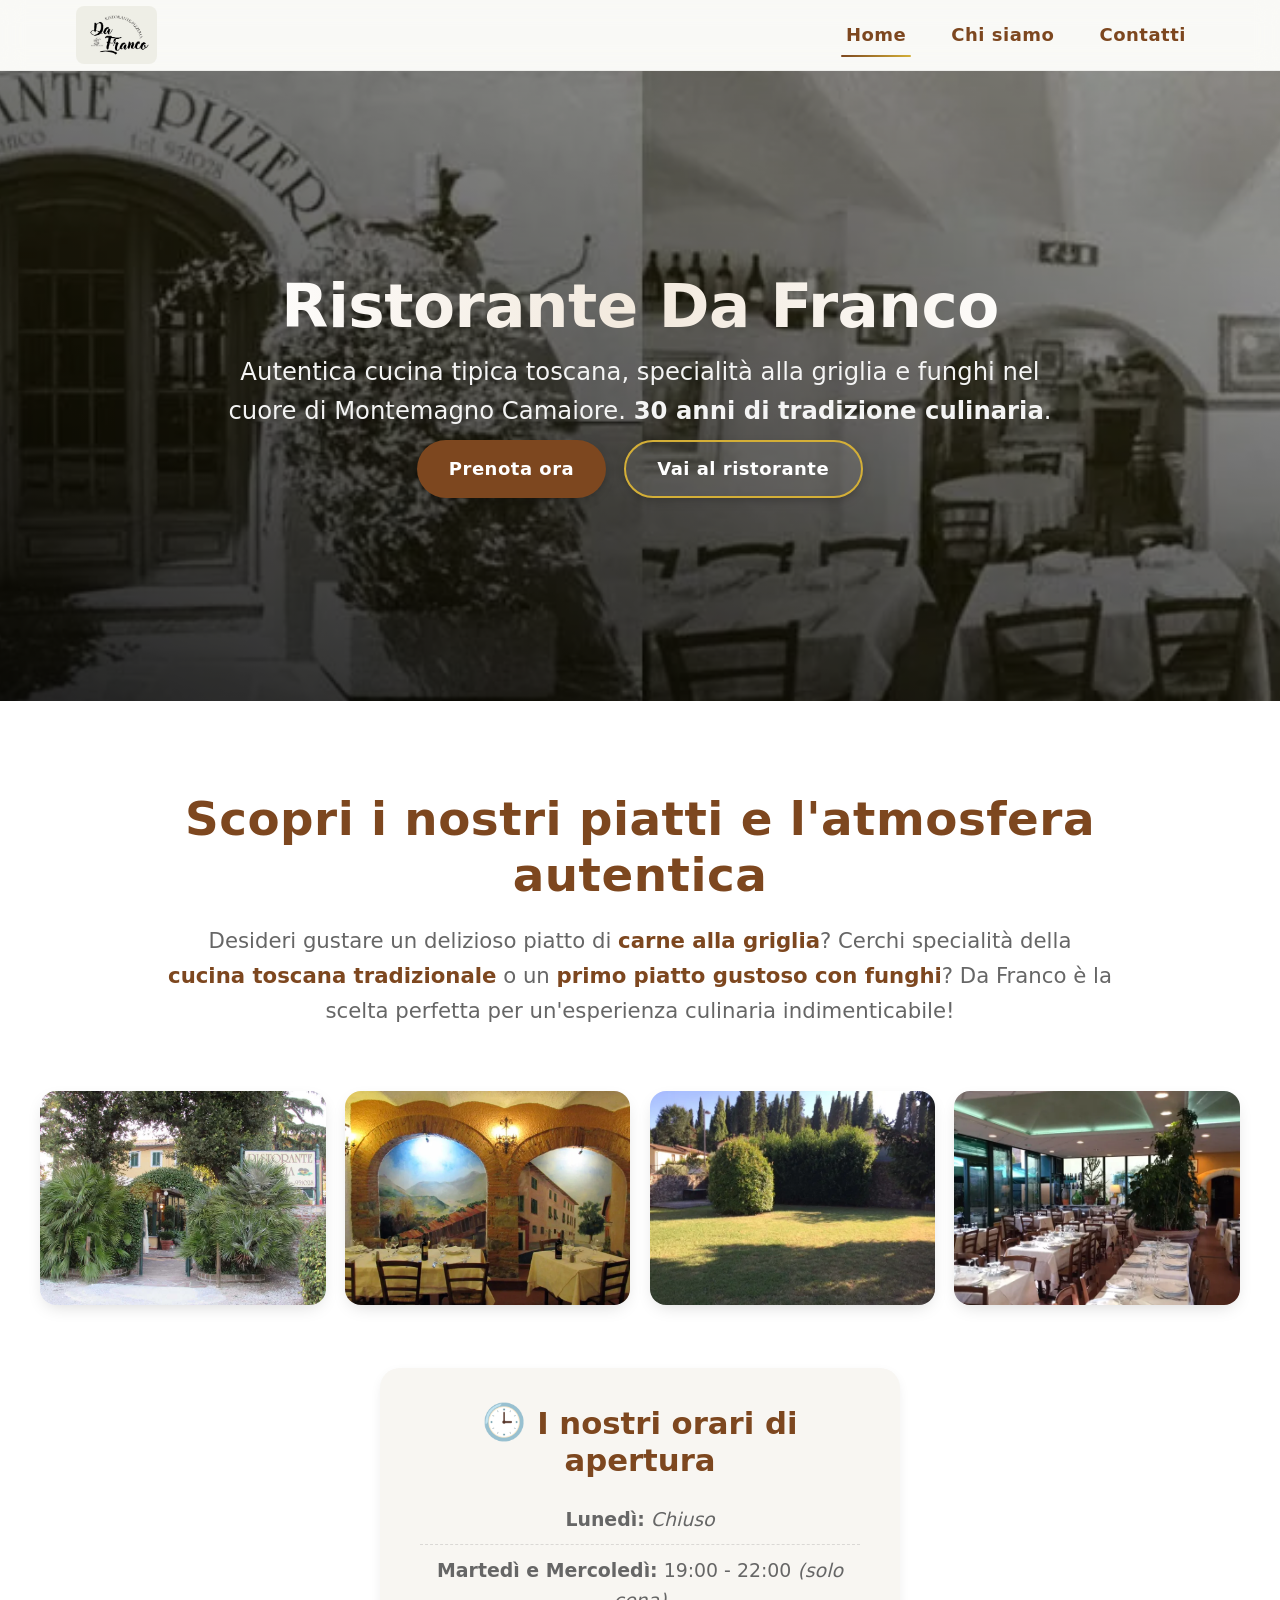
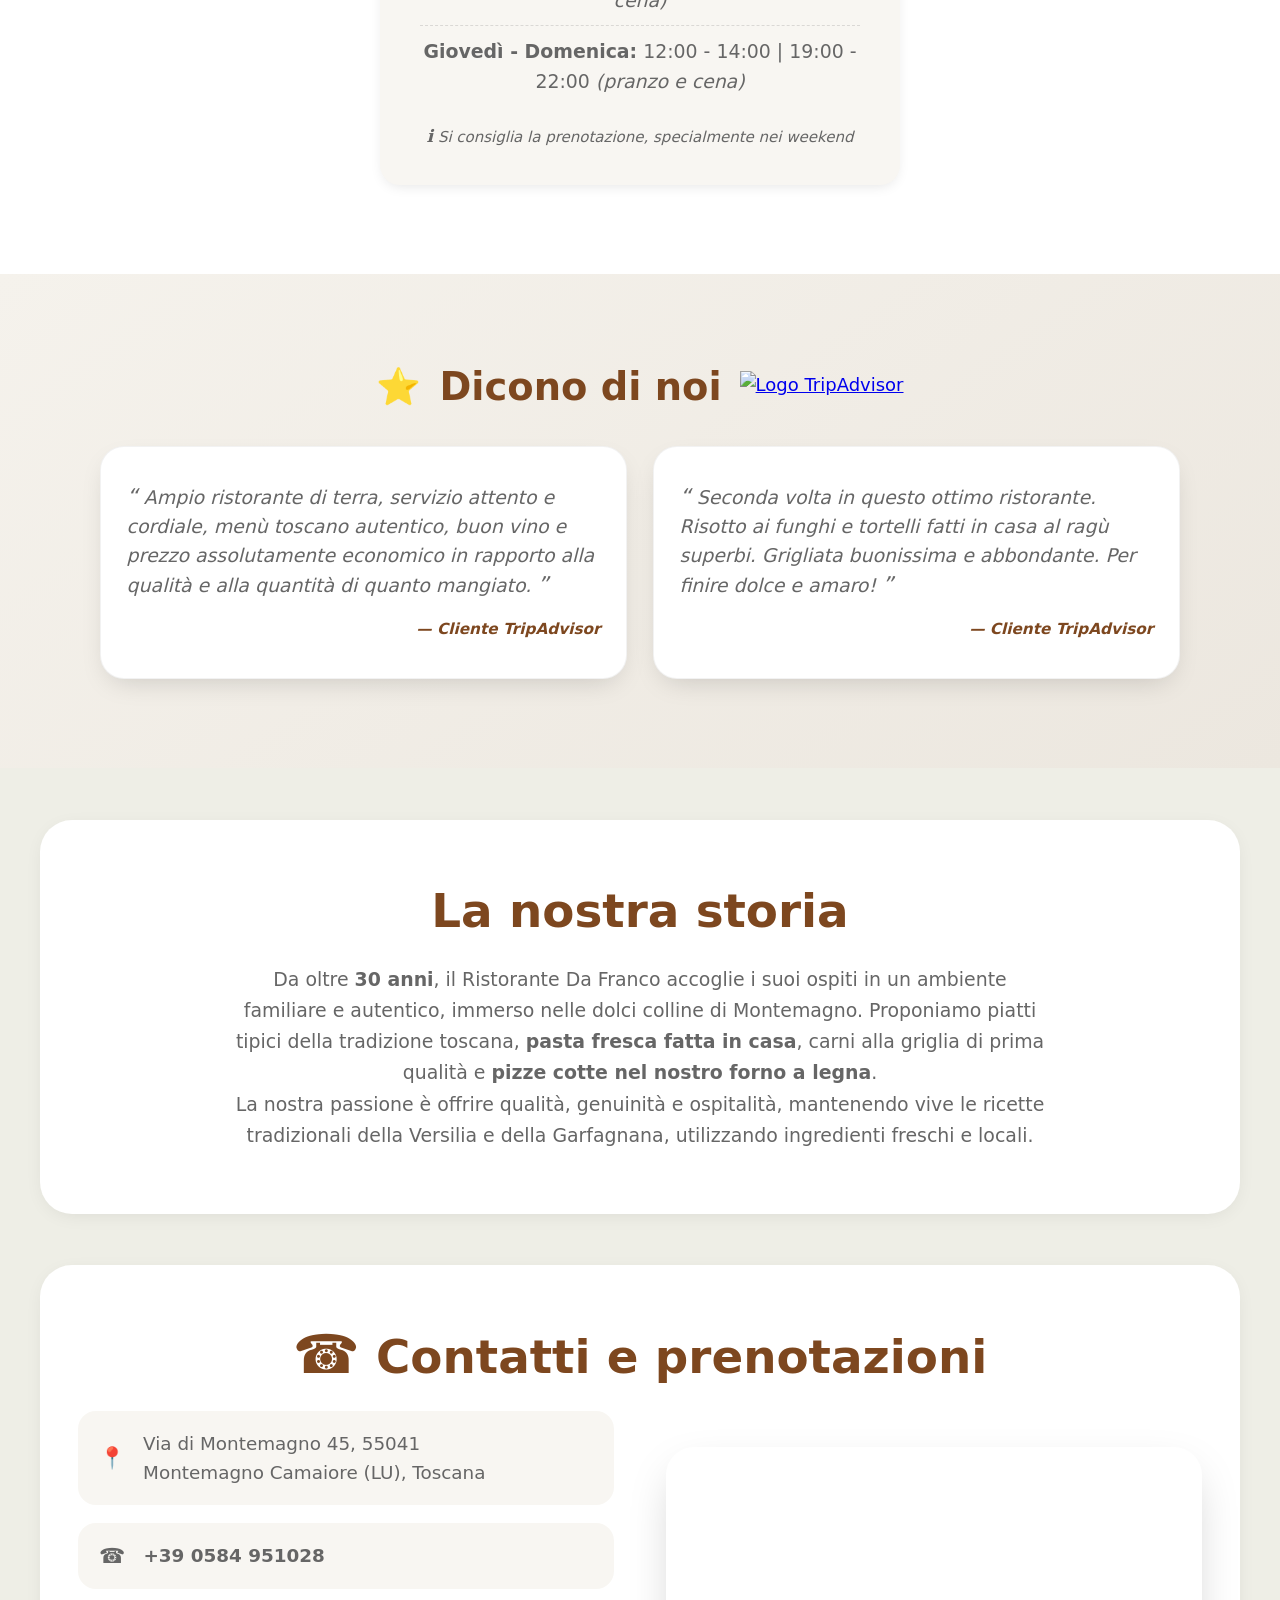
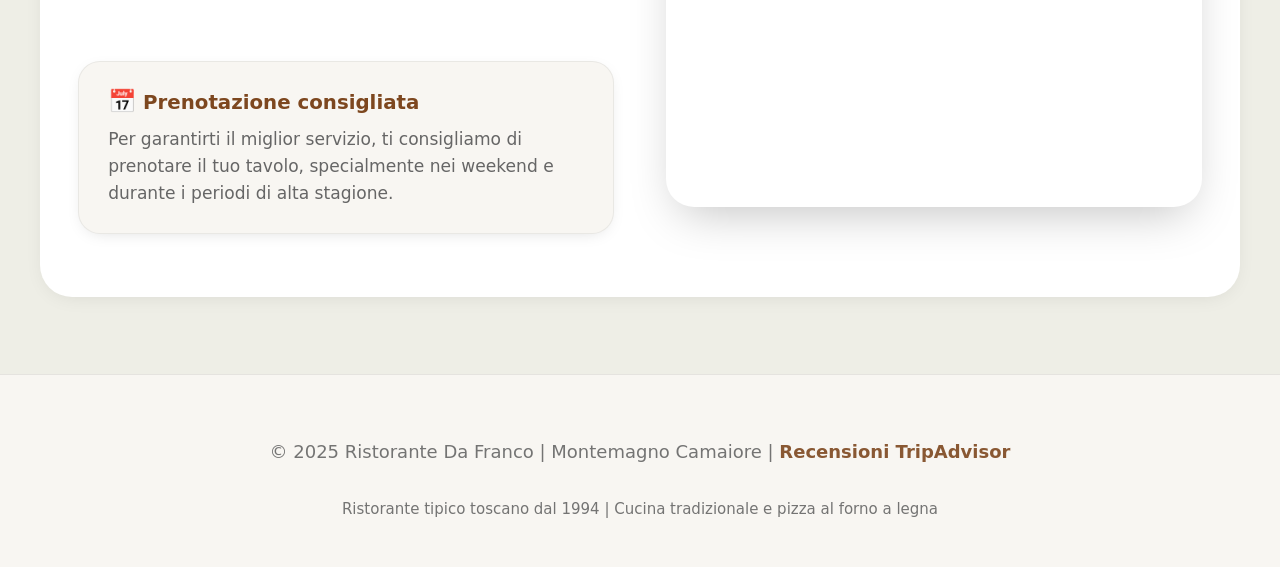
==== commit 2e8cdc85: "modifiche" ====
--- a/index.html
+++ b/index.html
@@ -38,23 +38,14 @@
   
   <!-- Preconnect for performance -->
   <link rel="preconnect" href="https://cdnjs.cloudflare.com">
-
+  
   <!-- DNS Prefetch -->
   <link rel="dns-prefetch" href="//www.google.com">
   <link rel="dns-prefetch" href="//static.tacdn.com">
-
-  <!-- Image Preload per Core Web Vitals -->
-  <link rel="preload" href="images/hero-image.jpeg" as="image" type="image/jpeg">
-  <link rel="preload" href="images/entrata-ristorante-da-franco-montemagno.jpg" as="image" type="image/jpeg">
-  <link rel="preload" href="images/coperto-ristorante-da-franco-montemagno.jpg" as="image" type="image/jpeg">
-  <link rel="preload" href="images/interno.jpg" as="image" type="image/jpeg">
-
+  
   <!-- Favicon and Icons -->
   <link rel="icon" type="image/x-icon" href="/favicon.ico">
   <link rel="apple-touch-icon" sizes="180x180" href="/apple-touch-icon.png">
-  <link rel="icon" type="image/png" sizes="32x32" href="/favicon-32x32.png">
-  <link rel="icon" type="image/png" sizes="16x16" href="/favicon-16x16.png">
-  <link rel="manifest" href="/site.webmanifest">
   
   <!-- Nessun font esterno: solo system font stack per performance -->
 
@@ -109,10 +100,9 @@
   body.nav-open .nav-toggle span::after { top:0; rotate:-42deg; }
     @media (min-width: 880px) { nav.main-nav { position:static; width:auto; translate:0 0; background:transparent; box-shadow:none; backdrop-filter:none; flex-direction:row; inset:auto; padding:0; height:fit-content; flex-direction:row; } nav.main-nav ul { flex-direction:row; } .nav-toggle { display:none; } nav.main-nav a { padding:.75rem 1rem; font-size:1rem; } nav.main-nav a::after { inset:auto .75rem 6px .75rem; } }
   .hero { position:relative; width:100%; min-height:clamp(500px,70vh,780px); display:flex; align-items:center; justify-content:center; overflow:hidden; }
-  .hero-bg { position:absolute; inset:0; width:100%; height:100%; object-fit:cover; z-index:1; display:block; }
-  /* Dark Glass overlay - z-index:0 */
-  .hero::before { content:""; position:absolute; inset:0; background:linear-gradient(200deg,rgba(0,0,0,0.2) 0%,rgba(0,0,0,0.4) 65%, rgba(0,0,0,0.6) 100%); z-index:2; pointer-events:none; }
-  .hero-content { position:relative; z-index:3; max-width:950px; margin:0 auto; padding:clamp(3.5rem,8vw,6rem) clamp(1rem,4vw,2.5rem); display:flex; flex-direction:column; text-align:center; gap:1.8rem; }
+  .hero::after { content:""; position:absolute; inset:0; background:url('images/hero-image.jpeg') center/cover no-repeat; z-index:0; transform:scale(1.05); }
+  .hero::before { content:""; position:absolute; inset:0; background:linear-gradient(200deg,#00000055 0%,#000000aa 65%, #000000dc 100%); z-index:1; }
+  .hero-content { position:relative; z-index:2; max-width:950px; margin:0 auto; padding:clamp(3.5rem,8vw,6rem) clamp(1rem,4vw,2.5rem); display:flex; flex-direction:column; text-align:center; gap:1.8rem; }
   .hero-text h1 { font-size:clamp(2.2rem,5.5vw,3.4rem); line-height:1.05; letter-spacing:-.5px; background:linear-gradient(90deg,#fff,#f2e9dd,#fff); -webkit-background-clip:text; background-clip:text; color:transparent; text-wrap:balance; }
     .hero-text p { font-size:clamp(1.05rem,1.2vw + .9rem,1.35rem); color:#f4f4f4; max-width:60ch; text-wrap:pretty; }
   .cta-btn { background:var(--brand-accent); color:#fff; display:inline-flex; align-items:center; gap:.6rem; padding:1rem 1.75rem; border:none; border-radius:1000px; font-weight:600; font-size:1rem; letter-spacing:.5px; text-decoration:none; line-height:1; box-shadow:0 4px 12px -4px rgba(0,0,0,.35); transition:background var(--transition), transform var(--transition), box-shadow var(--transition); }
@@ -122,17 +112,18 @@
   .btn-outline { background:rgba(255,255,255,0.08); color:#fff; border:2px solid var(--brand-accent-2); box-shadow:0 4px 12px -4px rgba(0,0,0,.35); }
   .btn-outline:hover, .btn-outline:focus-visible { background:var(--brand-accent-2); color:#1a1a1a; }
     @media (prefers-reduced-motion: reduce) { * { animation-duration:1ms !important; animation-iteration-count:1 !important; transition-duration:1ms !important; scroll-behavior:auto !important;} }
-  @media (prefers-color-scheme: dark) { body { background:#111; color:#f1f1f1; } header { background:rgba(20,20,20,0.75); border-color:#222; } nav.main-nav { background:#1c1c1c; } nav.main-nav a { color:#f0e6dc; } nav.main-nav a:hover { background:rgba(255,255,255,0.08); } .hero::before { background:linear-gradient(200deg,rgba(0,0,0,0.4) 0%,rgba(0,0,0,0.6) 65%, rgba(0,0,0,0.8) 100%); } .hero-text p { color:#e7e7e7; } .cta-btn { background:var(--brand-accent); } .cta-btn:hover, .cta-btn:focus-visible { background:var(--brand-accent-2); } .btn-outline { background:rgba(255,255,255,0.12); } }
+  @media (prefers-color-scheme: dark) { body { background:#111; color:#f1f1f1; } header { background:rgba(20,20,20,0.75); border-color:#222; } nav.main-nav { background:#1c1c1c; } nav.main-nav a { color:#f0e6dc; } nav.main-nav a:hover { background:rgba(255,255,255,0.08); } .hero::before { background:linear-gradient(200deg,#00000055 0%,#000000b5 65%, #000000f0 100%); } .hero-text p { color:#e7e7e7; } .cta-btn { background:var(--brand-accent); } .cta-btn:hover, .cta-btn:focus-visible { background:var(--brand-accent-2); } .btn-outline { background:rgba(255,255,255,0.12); } }
   </style>
   
   <!-- Main Stylesheet (non-critical) -->
-  <link rel="stylesheet" href="styles.css?v=20260411">
+  <link rel="stylesheet" href="styles.css">
   
   <!-- Canonical and Hreflang -->
   <link rel="canonical" href="https://www.ristorantedafranco.it/">
   <link rel="alternate" hreflang="it" href="https://www.ristorantedafranco.it/">
   <link rel="alternate" hreflang="x-default" href="https://www.ristorantedafranco.it/">
   
+  <!-- Enhanced Schema.org JSON-LD -->
   <!-- Enhanced Schema.org JSON-LD -->
   <script type="application/ld+json">
     {
@@ -144,9 +135,7 @@
       "image": [
         "https://www.ristorantedafranco.it/images/hero-image.jpeg",
         "https://www.ristorantedafranco.it/images/entrata-ristorante-da-franco-montemagno.jpg",
-        "https://www.ristorantedafranco.it/images/coperto-ristorante-da-franco-montemagno.jpg",
-        "https://www.ristorantedafranco.it/images/interno.jpg",
-        "https://www.ristorantedafranco.it/images/esterno.jpg"
+        "https://www.ristorantedafranco.it/images/interno.jpg"
       ],
       "logo": "https://www.ristorantedafranco.it/images/logo.jpg",
       "address": {
@@ -163,6 +152,7 @@
         "longitude": "10.3361982"
       },
       "telephone": "+39 0584 951016",
+      "email": "info@ristorantedafranco.it",
       "url": "https://www.ristorantedafranco.it/",
       "sameAs": [
         "https://www.facebook.com/ristorantedafranco/",
@@ -170,12 +160,13 @@
       ],
       "servesCuisine": ["Italiana", "Toscana", "Pizza", "Griglia"],
       "priceRange": "€€",
-      "paymentAccepted": ["Cash", "Credit Card", "PayPal"],
+      "paymentAccepted": ["Cash", "Credit Card"],
       "currenciesAccepted": "EUR",
+      "hasMenu": "https://www.ristorantedafranco.it/menu.pdf",
       "acceptsReservations": true,
       "openingHours": [
         "Tu 19:00-22:00",
-        "We 19:00-22:00",
+        "We 19:00-22:00", 
         "Th 12:00-14:00,19:00-22:00",
         "Fr 12:00-14:00,19:00-22:00",
         "Sa 12:00-14:00,19:00-22:00",
@@ -184,62 +175,7 @@
       "aggregateRating": {
         "@type": "AggregateRating",
         "ratingValue": "4.5",
-        "reviewCount": "150",
-        "bestRating": "5",
-        "worstRating": "1"
-      },
-      "hasOfferCatalog": {
-        "@type": "OfferCatalog",
-        "name": "Menu del Ristorante Da Franco",
-        "itemListElement": [
-          {
-            "@type": "OfferCatalog",
-            "name": "Antipasti",
-            "itemListElement": [
-              {"@type": "Offer", "itemOffered": {"name": "Crostini Toscani", "description": "Crostini con fegatini, cipolle caramellate e verdure grigliate"}},
-              {"@type": "Offer", "itemOffered": {"name": "Tagliere di Salumi e Formaggi", "description": "Selezione di salumi toscani e formaggi di montagna"}},
-              {"@type": "Offer", "itemOffered": {"name": "Bruschette della Casa", "description": "Pomodoro fresco, basilico e olio extra vergine di oliva"}}
-            ]
-          },
-          {
-            "@type": "OfferCatalog",
-            "name": "Primi Piatti",
-            "itemListElement": [
-              {"@type": "Offer", "itemOffered": {"name": "Tortelli di Patate al Ragù", "description": "Pasta fresca ripiena di patate e formaggio con ragù di carne"}},
-              {"@type": "Offer", "itemOffered": {"name": "Pappardelle al Cinghiale", "description": "Pasta fresca larga con sugo di cinghiale della Versilia"}},
-              {"@type": "Offer", "itemOffered": {"name": "Risotto ai Funghi Porceti", "description": "Risotto cremoso con funghi porceti freschi di stagione"}},
-              {"@type": "Offer", "itemOffered": {"name": "Zuppa di Farro", "description": "Zuppa di cereali con verdure di stagione e crostini"}}
-            ]
-          },
-          {
-            "@type": "OfferCatalog",
-            "name": "Secondi",
-            "itemListElement": [
-              {"@type": "Offer", "itemOffered": {"name": "Bistecca alla Fiorentina", "description": "Bistecca di scottona toscana cotta alla brace"}},
-              {"@type": "Offer", "itemOffered": {"name": "Filetto al Pepe Rosa", "description": "Filetto di manzo con salsa al pepe rosa e verdure grigliate"}},
-              {"@type": "Offer", "itemOffered": {"name": "Costine alla BBQ", "description": "Costine di maiale marinate e caramellate al barbecue"}}
-            ]
-          },
-          {
-            "@type": "OfferCatalog",
-            "name": "Pizza",
-            "itemListElement": [
-              {"@type": "Offer", "itemOffered": {"name": "Margherita D.O.", "description": "Pomodoro, mozzarella fior di latte, basilico fresco, olio evo - Forno a legna"}},
-              {"@type": "Offer", "itemOffered": {"name": "Diavola", "description": "Pomodoro, mozzarella, pomodoro datterini, fiordilatte, basilico - Forno a legna"}},
-              {"@type": "Offer", "itemOffered": {"name": "Capricciosa", "description": "Pomodoro, mozzarella, prosciutto cotto, funghi, olive - Forno a legna"}},
-              {"@type": "Offer", "itemOffered": {"name": "Quattro Formaggi", "description": "Mozzarella, gorgonzola, parmigiano, pecorino - Forno a legna"}}
-            ]
-          },
-          {
-            "@type": "OfferCatalog",
-            "name": "Dolci",
-            "itemListElement": [
-              {"@type": "Offer", "itemOffered": {"name": "Panna Cotta ai Frutti di Bosco", "description": "Crema caramellata con salsa di frutti di bosco"}},
-              {"@type": "Offer", "itemOffered": {"name": "Tiramisù della Casa", "description": "Dolce tradizionale veneziano con caffè e cacao"}},
-              {"@type": "Offer", "itemOffered": {"name": "Torta della Nonna", "description": "Torta con crema pasticcera e pinoli"}}
-            ]
-          }
-        ]
+        "reviewCount": "150"
       },
       "founder": {
         "@type": "Person",
@@ -247,64 +183,6 @@
       },
       "foundingDate": "1994",
       "slogan": "Cucina tipica toscana, pizzeria e specialità alla griglia"
-    }
-  </script>
-
-  <!-- FAQ Schema -->
-  <script type="application/ld+json">
-    {
-      "@context": "https://schema.org",
-      "@type": "FAQPage",
-      "mainEntity": [
-        {
-          "@type": "Question",
-          "name": "Come si fa a prenotare un tavolo?",
-          "acceptedAnswer": {
-            "@type": "Answer",
-            "text": "Puoi prenotare chiamando al +39 0584 951016 o cliccando sul pulsante 'Prenota ora' nella pagina. Si consiglia la prenotazione, specialmente nei weekend."
-          }
-        },
-        {
-          "@type": "Question",
-          "name": "Quali sono gli orari di apertura?",
-          "acceptedAnswer": {
-            "@type": "Answer",
-            "text": "Apriamo dal martedì alla domenica. Martedì e mercoledì solo cena (19:00-22:00). Da giovedì a domenica sia pranzo (12:00-14:00) che cena (19:00-22:00). Lunedì siamo chiusi."
-          }
-        },
-        {
-          "@type": "Question",
-          "name": "Avete opzioni senza glutine o vegetariane?",
-          "acceptedAnswer": {
-            "@type": "Answer",
-            "text": "Sì, offriamo opzioni vegetariane e vegane nel menu. Per quanto riguarda il glutine, alcunenostre pizze e pasta fresca possono contenere glutine. Ti preghiamo di informare il nostro staff delle tue esigenze alimentari al momento dell'ordinazione."
-          }
-        },
-        {
-          "@type": "Question",
-          "name": "C'è parcheggio disponibile?",
-          "acceptedAnswer": {
-            "@type": "Answer",
-            "text": "Sì, abbiamo un parcheggio privato disponibile per i nostri clienti. Il parcheggio è gratuito e si trova di fronte al ristorante."
-          }
-        },
-        {
-          "@type": "Question",
-          "name": "Il ristorante è accessibile ai disabili?",
-          "acceptedAnswer": {
-            "@type": "Answer",
-            "text": "Sì, il Ristorante Da Franco è completamente accessibile ai disabili. Abbiamo rampe di accesso, bagni accessibili e spazio sufficiente per il passaggio di sedie a rotelle."
-          }
-        },
-        {
-          "@type": "Question",
-          "name": "Accettate prenotazioni per eventi speciali?",
-          "acceptedAnswer": {
-            "@type": "Answer",
-            "text": "Sì, possiamo organizzare eventi speciali come compleanni, festività e riunioni di gruppo. Contattaci all'indirizzo info@ristorantedafranco.it per discutere le tue esigenze."
-          }
-        }
-      ]
     }
   </script>
 </head>
@@ -315,10 +193,6 @@
       <a href="#home" class="logo" aria-label="Homepage Ristorante Da Franco">
         <img src="images/logo.jpg" alt="Logo Ristorante Da Franco" height="80">
       </a>
-      <div class="header-phone-link desktop-phone">
-        <span aria-hidden="true">📞</span>
-        <a href="tel:+390584951016">+39 0584 951016</a>
-      </div>
       <button class="nav-toggle" aria-label="Apri menu" aria-expanded="false"><span></span></button>
   <nav class="main-nav" aria-label="Menu principale">
         <ul>
@@ -330,29 +204,10 @@
     </div>
   </header>
 
-  <!-- Back to Top Button -->
-  <button class="back-to-top" aria-label="Torna su" title="Torna all'inizio">
-    <span aria-hidden="true">↑</span>
-  </button>
-
-  <!-- Scroll Progress Indicator -->
-  <div class="scroll-progress" aria-hidden="true"></div>
-
-  <!-- Mobile Sticky CTA Bar -->
-  <div class="mobile-cta-bar">
-    <a href="tel:+390584951016" class="cta-call" aria-label="Chiama il ristorante">
-      <span aria-hidden="true">📞</span> Chiama
-    </a>
-    <a href="#contact" class="cta-reserve" aria-label="Prenota un tavolo">
-      <span aria-hidden="true">📅</span> Prenota
-    </a>
-  </div>
-
 
   <main role="main">
     <section id="home" class="hero" aria-label="Presentazione ristorante">
-      <img src="images/hero-image.jpeg" alt="Esterno del Ristorante Da Franco a Montemagno Camaiore" class="hero-bg" loading="eager">
-      <div class="hero-content">
+  <div class="hero-content">
         <div class="hero-text">
           <h1>Ristorante Da Franco</h1>
           <p>Autentica cucina tipica toscana, specialità alla griglia e funghi nel cuore di Montemagno Camaiore. <strong>30 anni di tradizione culinaria</strong>.</p>
@@ -369,19 +224,11 @@
         <h2>Scopri i nostri piatti e l'atmosfera autentica</h2>
         <p>Desideri gustare un delizioso piatto di <strong>carne alla griglia</strong>? Cerchi specialità della <strong>cucina toscana tradizionale</strong> o un <strong>primo piatto gustoso con funghi</strong>? Da Franco è la scelta perfetta per un'esperienza culinaria indimenticabile!</p>
       </div>
-      <div class="gallery" role="img" aria-label="Galleria fotografica del ristorante Da Franco a Montemagno Camaiore">
-        <img src="images/entrata-ristorante-da-franco-montemagno.jpg"
-             alt="Ingresso accogliente del Ristorante Da Franco - Montemagno Camaiore: insegna tradizionale con fascia rossa e nome scritto a mano, vetrina vittoriana"
-             loading="lazy" width="300" height="220" sizes="(max-width: 480px) 100vw, (max-width: 768px) 50vw, 300px">
-        <img src="images/coperto-ristorante-da-franco-montemagno.jpg"
-             alt="Tavoli elegantemente apparecchiati nel ristorante Da Franco - Montemagno: tovaglie bianche, piatti di porcellana, bicchieri di vino, fiori freschi"
-             loading="lazy" width="300" height="220" sizes="(max-width: 480px) 100vw, (max-width: 768px) 50vw, 300px">
-        <img src="images/esterno.jpg"
-             alt="Esterno del Ristorante Da Franco - Montemagno Camaiore: facciata in stile toscano, terrazzo con fiori, parcheggio privato per clienti"
-             loading="lazy" width="300" height="220" sizes="(max-width: 480px) 100vw, (max-width: 768px) 50vw, 300px">
-        <img src="images/interno.jpg"
-             alt="Ambiente interno accogliente del Ristorante Da Franco - Montemagno: arredamento rustico toscano, pareti in legno, luci soffuse, camino"
-             loading="lazy" width="300" height="220" sizes="(max-width: 480px) 100vw, (max-width: 768px) 50vw, 300px">
+      <div class="gallery" role="img" aria-label="Galleria fotografica del ristorante">
+        <img src="images/entrata-ristorante-da-franco-montemagno.jpg" alt="Ingresso accogliente del Ristorante Da Franco con insegna tradizionale" loading="lazy" width="300" height="220">
+        <img src="images/coperto-ristorante-da-franco-montemagno.jpg" alt="Tavoli elegantemente apparecchiati nella sala del ristorante Da Franco" loading="lazy" width="300" height="220">
+        <img src="images/esterno.jpg" alt="Vista esterna del ristorante con giardino e parcheggio" loading="lazy" width="300" height="220">
+        <img src="images/interno.jpg" alt="Ambiente interno accogliente con arredamento rustico toscano" loading="lazy" width="300" height="220">
       </div>
       <div class="orari">
         <h3><span class="icon" aria-hidden="true">🕒</span> I nostri orari di apertura</h3>
@@ -431,9 +278,17 @@
               <span>Via di Montemagno 45, 55041<br>Montemagno Camaiore (LU), Toscana</span>
             </p>
             <p>
-              <span class="icon" aria-hidden="true">☎️</span>
-              <a href="tel:+390584951016" aria-label="Chiama il ristorante">+39 0584 951016</a>
+              <span class="icon" aria-hidden="true">☎️</span> 
+              <a href="tel:+390584951028" aria-label="Chiama il ristorante">+39 0584 951028</a>
             </p>
+            <!-- <p>
+              <span class="icon" aria-hidden="true">✉️</span> 
+              <a href="mailto:info@ristorantedafranco.it" aria-label="Invia una email">info@ristorantedafranco.it</a>
+            </p>
+            <p>
+              <span class="icon" aria-hidden="true">💬</span> 
+              <a href="https://wa.me/390584951016" target="_blank" rel="noopener noreferrer" aria-label="Contattaci su WhatsApp">Scrivici su WhatsApp</a>
+            </p> -->
           </address>
           <div class="reservation-notice">
             <p><strong><span class="icon" aria-hidden="true">📅</span> Prenotazione consigliata</strong></p>
@@ -462,11 +317,17 @@
       <p>&copy; 2025 Ristorante Da Franco | Montemagno Camaiore | 
         <a href="https://www.tripadvisor.it/Restaurant_Review-g3802334-d2088052-Reviews-Ristorante_Da_Franco-Montemagno_Camaiore_Province_of_Lucca_Tuscany.html" target="_blank" rel="noopener noreferrer">Recensioni TripAdvisor</a>
       </p>
-      <nav class="footer-social" aria-label="Link social media">
+      <!-- <nav class="footer-social" aria-label="Link social media">
         <a href="https://www.facebook.com/ristorantedafranco/" target="_blank" rel="noopener noreferrer" aria-label="Seguici su Facebook">
           <span class="icon" aria-hidden="true">📘</span><span class="visually-hidden">Facebook</span>
         </a>
-      </nav>
+        <a href="https://wa.me/390584951016" target="_blank" rel="noopener noreferrer" aria-label="Contattaci su WhatsApp">
+          <span class="icon" aria-hidden="true">💬</span><span class="visually-hidden">WhatsApp</span>
+        </a>
+        <a href="https://www.instagram.com/ristorantedafranco/" target="_blank" rel="noopener noreferrer" aria-label="Seguici su Instagram">
+          <span class="icon" aria-hidden="true">📷</span><span class="visually-hidden">Instagram</span>
+        </a>
+      </nav> -->
       <p><small>Ristorante tipico toscano dal 1994 | Cucina tradizionale e pizza al forno a legna</small></p>
     </div>
   </footer>
@@ -490,7 +351,6 @@
       body.classList.remove('nav-open');
       navToggle && navToggle.setAttribute('aria-expanded','false');
     }));
-
     // Scroll spy per evidenziare link attivo
     const sections = [...document.querySelectorAll('main section[id]')];
     const observer = new IntersectionObserver(entries => {
@@ -502,7 +362,6 @@
       });
     }, { rootMargin: '-40% 0px -50% 0px', threshold: [0, 0.25, 0.6] });
     sections.forEach(sec => observer.observe(sec));
-
     // Lazy loading enhancement
     if ('IntersectionObserver' in window) {
       const imgObs = new IntersectionObserver((entries,o)=>{
@@ -510,56 +369,7 @@
       });
       document.querySelectorAll('img[loading="lazy"]').forEach(i=> imgObs.observe(i));
     }
-
-    // Back to Top Button
-    const backToTopBtn = document.querySelector('.back-to-top');
-    if (backToTopBtn) {
-      window.addEventListener('scroll', () => {
-        const scrollPosition = window.scrollY;
-        const windowHeight = window.innerHeight;
-        const documentHeight = document.documentElement.scrollHeight;
-        const scrollPercent = (scrollPosition / (documentHeight - windowHeight)) * 100;
-
-        // Show/hide button based on scroll
-        if (scrollPosition > 300) {
-          backToTopBtn.style.display = 'flex';
-        } else {
-          backToTopBtn.style.display = 'none';
-        }
-
-        // Update scroll progress bar
-        const scrollProgress = document.querySelector('.scroll-progress');
-        if (scrollProgress) {
-          scrollProgress.style.width = scrollPercent + '%';
-        }
-      });
-
-      backToTopBtn.addEventListener('click', (e) => {
-        e.preventDefault();
-        window.scrollTo({ top: 0, behavior: 'smooth' });
-      });
-    }
-
-    // Animation on scroll per le sezioni
-    const fadeSections = document.querySelectorAll('#about, #contact, .section-review, .section-gallery');
-    const fadeObserver = new IntersectionObserver((entries) => {
-      entries.forEach(entry => {
-        if (entry.isIntersecting) {
-          entry.target.style.opacity = '1';
-          entry.target.style.transform = 'translateY(0)';
-          fadeObserver.unobserve(entry.target);
-        }
-      });
-    }, { threshold: 0.15, rootMargin: '-50px' });
-
-    fadeSections.forEach(section => {
-      section.style.opacity = '0';
-      section.style.transform = 'translateY(30px)';
-      section.style.transition = 'opacity 0.6s ease, transform 0.6s ease';
-      fadeObserver.observe(section);
-    });
   });
-
   // Preload hero image
   (()=>{const l=document.createElement('link');l.rel='preload';l.as='image';l.href='images/hero-image.jpeg';document.head.appendChild(l);})();
   </script>
--- a/styles.css
+++ b/styles.css
@@ -116,11 +116,23 @@
   margin: 0rem 0;
 }
 
-section#about, section#contact { background:var(--surface); max-width:1200px; margin: clamp(2rem,4vw,3rem) auto; border-radius:32px; box-shadow:0 4px 22px -8px rgba(0,0,0,.12); padding: clamp(2.5rem,5vw,3.5rem) clamp(1.2rem,3vw,2.5rem); }
-
-section#about h2, section#contact h2 { font-size:clamp(1.9rem,4vw,2.6rem); color:var(--brand-accent); margin-bottom:1.4rem; text-align:center; font-weight:700; }
+section#about, section#menu, section#contact { background:var(--surface); max-width:1200px; margin: clamp(2rem,4vw,3rem) auto; border-radius:32px; box-shadow:0 4px 22px -8px rgba(0,0,0,.12); padding: clamp(2.5rem,5vw,3.5rem) clamp(1.2rem,3vw,2.5rem); }
+
+section#about h2, section#menu h2, section#contact h2 { font-size:clamp(1.9rem,4vw,2.6rem); color:var(--brand-accent); margin-bottom:1.4rem; text-align:center; font-weight:700; }
 
 section#about p { font-size:1.05rem; line-height:1.65; color:var(--text-muted); text-align:center; max-width:820px; margin:0 auto; }
+
+/* Menu section */
+.menu-list {
+  list-style: none;
+  padding: 0;
+  margin: 2rem 0;
+  display: grid;
+  gap: 1rem;
+}
+
+.menu-list li { background:var(--surface-alt); padding:1.25rem 1.4rem; border-radius:20px; box-shadow:0 4px 14px -6px rgba(0,0,0,.1); font-size:1.02rem; transition:transform .55s, box-shadow .55s; }
+.menu-list li:hover { transform:translateY(-4px); box-shadow:0 14px 32px -12px rgba(0,0,0,.25); }
 
 /* Contatti e mappa */
 address {
@@ -208,7 +220,12 @@
 
 .box-review cite { display:block; margin-top:1rem; font-size:.85rem; color:var(--brand-accent); font-weight:600; text-align:right; }
 
-/* Contatti e mappa */
+.menu-preview { display:flex; flex-direction:column; gap:2rem; }
+
+.menu-cta { text-align:center; }
+
+.menu-cta p { margin-top:1rem; color:var(--text-muted); }
+
 .contact-content { display:grid; grid-template-columns:repeat(auto-fit,minmax(320px,1fr)); gap:clamp(2rem,4vw,3rem); align-items:start; }
 
 /* Grid responsive già auto-fit */
@@ -236,293 +253,9 @@
 /* Dark mode refinements */
 @media (prefers-color-scheme:dark){
   :root { --surface:#1c1c1c; --surface-alt:#242424; --text-muted:#c4c4c4; }
-  section#about, section#contact { box-shadow:0 10px 34px -14px rgba(0,0,0,.6); }
+  section#about, section#menu, section#contact { box-shadow:0 10px 34px -14px rgba(0,0,0,.6); }
   .box-review { background:#222; border-color:#2c2c2c; }
   .gallery img { box-shadow:0 10px 28px -10px rgba(0,0,0,.6); }
   .section-review { background:linear-gradient(145deg,#1f1f1f,#252525); }
   footer { background:linear-gradient(120deg,#44280f,#7d471f); }
-}
-
-/* =========================================
-   MOBILE-First Enhancements (Task 2)
-   Sticky CTA Bar, Click-to-Call, Scroll UX
-   ========================================= */
-
-/* Sticky Bottom CTA Bar per Mobile */
-.mobile-cta-bar {
-  display: none;
-}
-
-@media (max-width: 879px) {
-  .mobile-cta-bar {
-    display: flex;
-    position: fixed;
-    bottom: 0;
-    left: 0;
-    right: 0;
-    background: rgba(255, 255, 255, 0.95);
-    backdrop-filter: blur(12px);
-    -webkit-backdrop-filter: blur(12px);
-    padding: 0.75rem 1rem;
-    box-shadow: 0 -4px 20px rgba(0,0,0,0.15);
-    z-index: 999;
-    gap: 1rem;
-    animation: slide-up 0.4s cubic-bezier(0.16, 0.84, 0.44, 1);
-  }
-
-  .mobile-cta-bar a {
-    flex: 1;
-    display: flex;
-    align-items: center;
-    justify-content: center;
-    gap: 0.5rem;
-    padding: 0.85rem 1rem;
-    border-radius: 12px;
-    text-decoration: none;
-    font-weight: 700;
-    font-size: 0.9rem;
-    transition: transform 0.2s ease, background 0.2s ease;
-  }
-
-  .cta-call {
-    background: var(--brand-accent);
-    color: #fff;
-  }
-
-  .cta-call:hover, .cta-call:active {
-    background: var(--brand-accent-2);
-    transform: translateY(-2px);
-  }
-
-  .cta-reserve {
-    background: var(--brand-accent-2);
-    color: var(--brand-text);
-  }
-
-  .cta-reserve:hover, .cta-reserve:active {
-    background: #fff;
-    transform: translateY(-2px);
-  }
-
-  /* Aggiungi padding bottom al body per non coprire il contenuto */
-  body { padding-bottom: 70px; }
-}
-
-/* Desktop: phone link nella header */
-.desktop-phone {
-  display: none;
-}
-
-@media (min-width: 880px) {
-  .desktop-phone {
-    display: flex;
-    align-items: center;
-    gap: 0.5rem;
-  }
-
-  .desktop-phone a {
-    display: flex;
-    align-items: center;
-    gap: 0.5rem;
-    font-weight: 700;
-    color: var(--brand-accent);
-    text-decoration: none;
-    font-size: 0.95rem;
-    padding: 0.6rem 1rem;
-    background: rgba(125, 71, 31, 0.08);
-    border-radius: 8px;
-    transition: background 0.2s ease;
-  }
-
-  .desktop-phone a:hover {
-    background: rgba(125, 71, 31, 0.15);
-  }
-
-  .desktop-phone span {
-    font-size: 1.1rem;
-  }
-}
-
-/* =========================================
-   MODERN DESIGN 2026 (Task 4)
-   Dark Glass Hero, Animations, Parallax
-   ========================================= */
-
-/* NOTE: Hero inline styles are defined in index.html <style> tag.
-   The following CSS has been commented out to avoid conflicts:
-   - .hero-content, .hero-text h1/p, .hero .cta-btn
-   - These override inline styles and break the hero visibility
-*/
-
-/* Animations keyframes (NOT conflicting with inline styles) */
-@keyframes hero-scale {
-  0% {
-    transform: scale(1);
-  }
-  100% {
-    transform: scale(1.15);
-  }
-}
-
-@keyframes gradient-move {
-  0% {
-    background-position: 0% 50%;
-  }
-  50% {
-    background-position: 100% 50%;
-  }
-  100% {
-    background-position: 0% 50%;
-  }
-}
-
-/* Parallax layer - commented out to avoid conflicts */
-/*
-.parallax-layer {
-  position: absolute;
-  top: 0;
-  left: 0;
-  width: 100%;
-  height: 100%;
-  transform: translateZ(0);
-}
-*/
-
-/* Enhanced animations per sezioni (non-conflicting) */
-section[id] {
-  opacity: 0;
-  transform: translateY(30px);
-  transition: opacity 0.7s ease, transform 0.7s ease;
-}
-
-section[id].in-view {
-  opacity: 1;
-  transform: translateY(0);
-}
-
-/* Menu section (even without HTML, keeping styles for future use) */
-.menu-intro {
-  text-align: center;
-  max-width: 800px;
-  margin: 0 auto 2rem;
-  font-size: clamp(1.05rem, 1.2vw + 0.9rem, 1.25rem);
-  color: var(--text-muted);
-  line-height: 1.65;
-}
-
-/* =========================================
-   PERFORMANCE & ACCESSIBILITY (Task 5)
-   ========================================= */
-
-/* Preload key images */
-@media (prefers-reduced-motion: reduce) {
-  .hero::before {
-    animation: none;
-  }
-  .hero-text h1 {
-    animation: none;
-  }
-  .gallery img {
-    transition: none;
-  }
-  .box-review {
-    transition: none;
-  }
-  .cta-btn {
-    transition: none;
-  }
-}
-
-/* High contrast mode support */
-@media (prefers-contrast: more) {
-  .cta-btn {
-    border: 2px solid #fff;
-  }
-  .back-to-top {
-    border: 2px solid #fff;
-  }
-}
-
-/* Reduced transparency for better readability */
-@media (prefers-contrast: more) {
-  header {
-    background: rgba(255, 255, 255, 0.95);
-  }
-  .mobile-cta-bar {
-    background: rgba(255, 255, 255, 0.95);
-  }
-}
-
-/* Back to Top Button */
-.back-to-top {
-  position: fixed;
-  bottom: 80px;
-  right: 20px;
-  width: 50px;
-  height: 50px;
-  background: var(--brand-accent);
-  color: #fff;
-  border: none;
-  border-radius: 50%;
-  cursor: pointer;
-  display: none;
-  align-items: center;
-  justify-content: center;
-  box-shadow: 0 4px 15px rgba(0,0,0,0.25);
-  transition: all 0.3s ease;
-  z-index: 998;
-}
-
-.back-to-top:hover {
-  background: var(--brand-accent-2);
-  transform: translateY(-4px);
-  box-shadow: 0 8px 25px rgba(0,0,0,0.35);
-}
-
-@media (max-width: 879px) {
-  .back-to-top {
-    bottom: 85px;
-  }
-}
-
-/* Scroll progress indicator */
-.scroll-progress {
-  position: fixed;
-  top: 0;
-  left: 0;
-  height: 3px;
-  background: linear-gradient(90deg, var(--brand-accent), var(--brand-accent-2));
-  width: 0;
-  z-index: 1001;
-  transition: width 0.2s ease;
-}
-
-/* Animation slide-up */
-@keyframes slide-up {
-  from {
-    transform: translateY(100%);
-    opacity: 0;
-  }
-  to {
-    transform: translateY(0);
-    opacity: 1;
-  }
-}
-
-/* Header phone link */
-.header-phone-link {
-  display: flex;
-  align-items: center;
-  gap: 0.4rem;
-}
-
-.header-phone-link span {
-  font-size: 1.2rem;
-}
-
-.header-phone-link a {
-  color: var(--brand-accent);
-  font-weight: 600;
-  text-decoration: none;
-  font-size: 0.9rem;
 }
